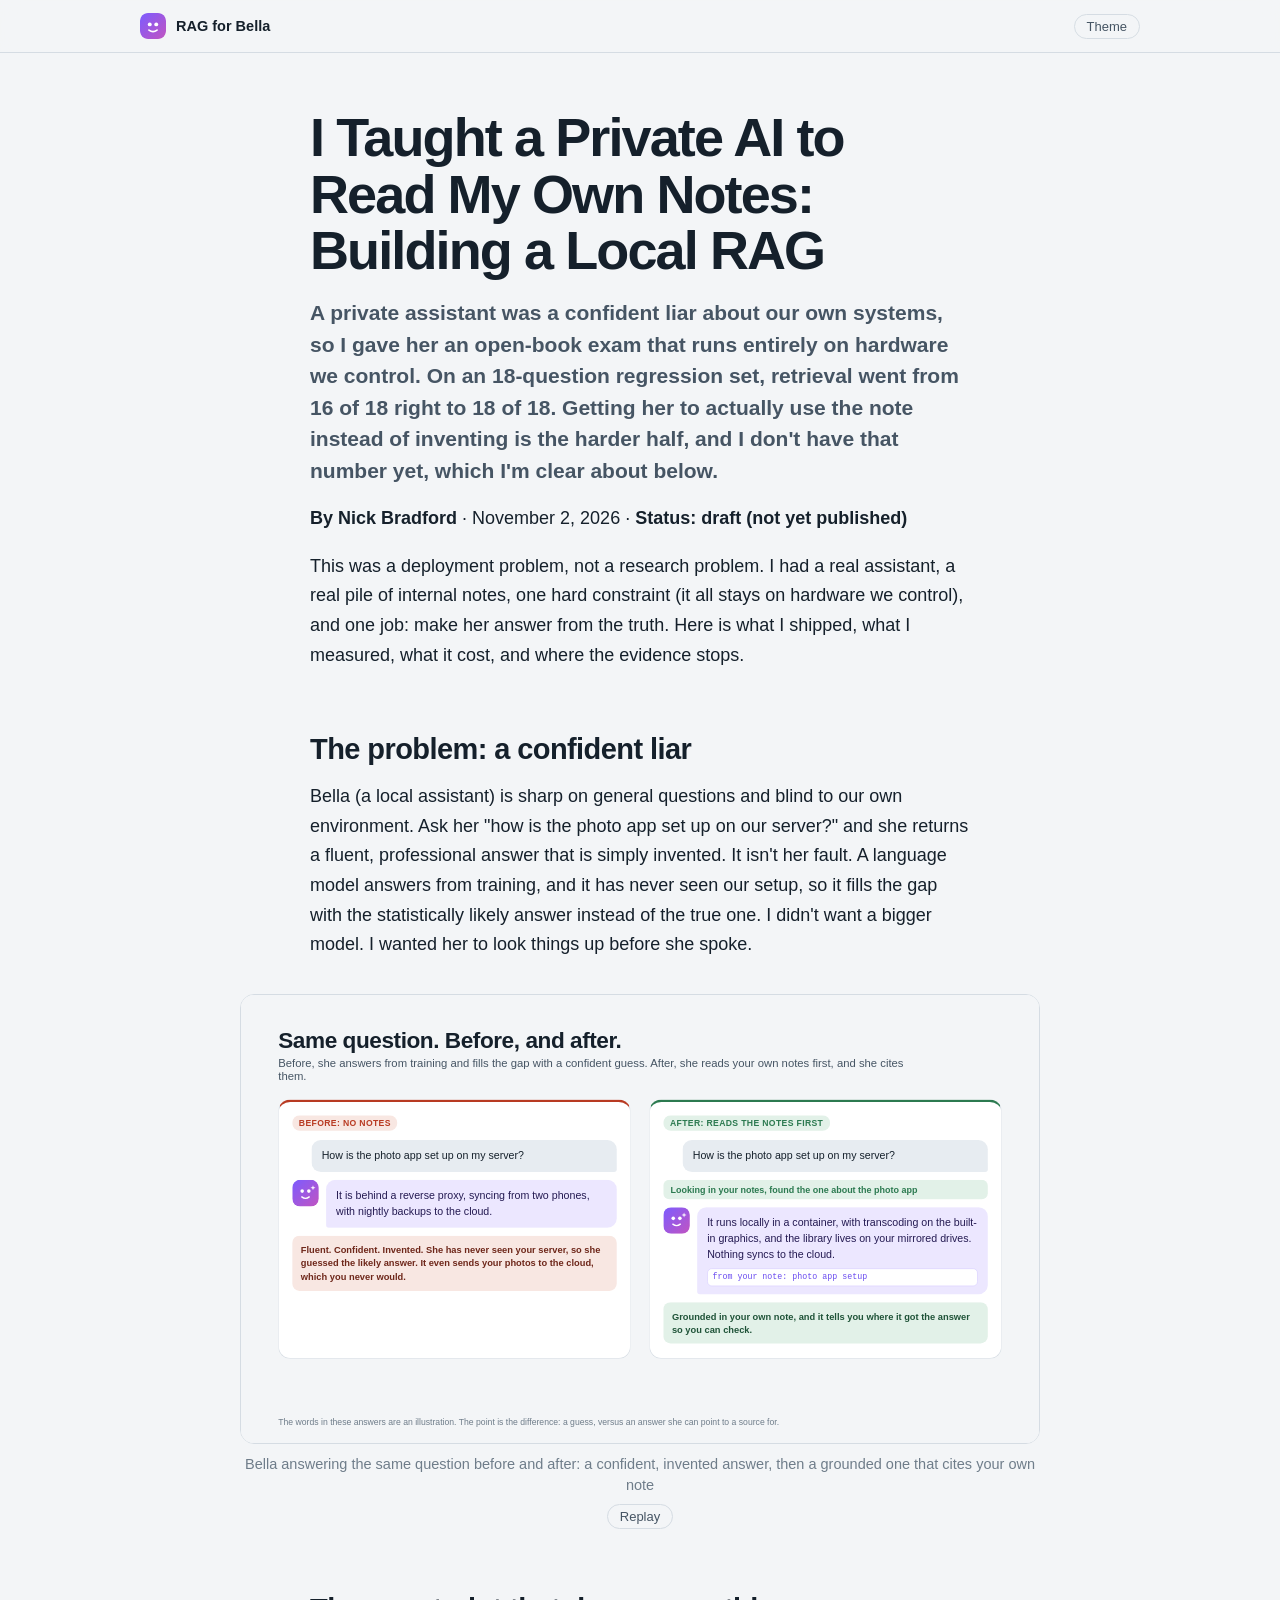
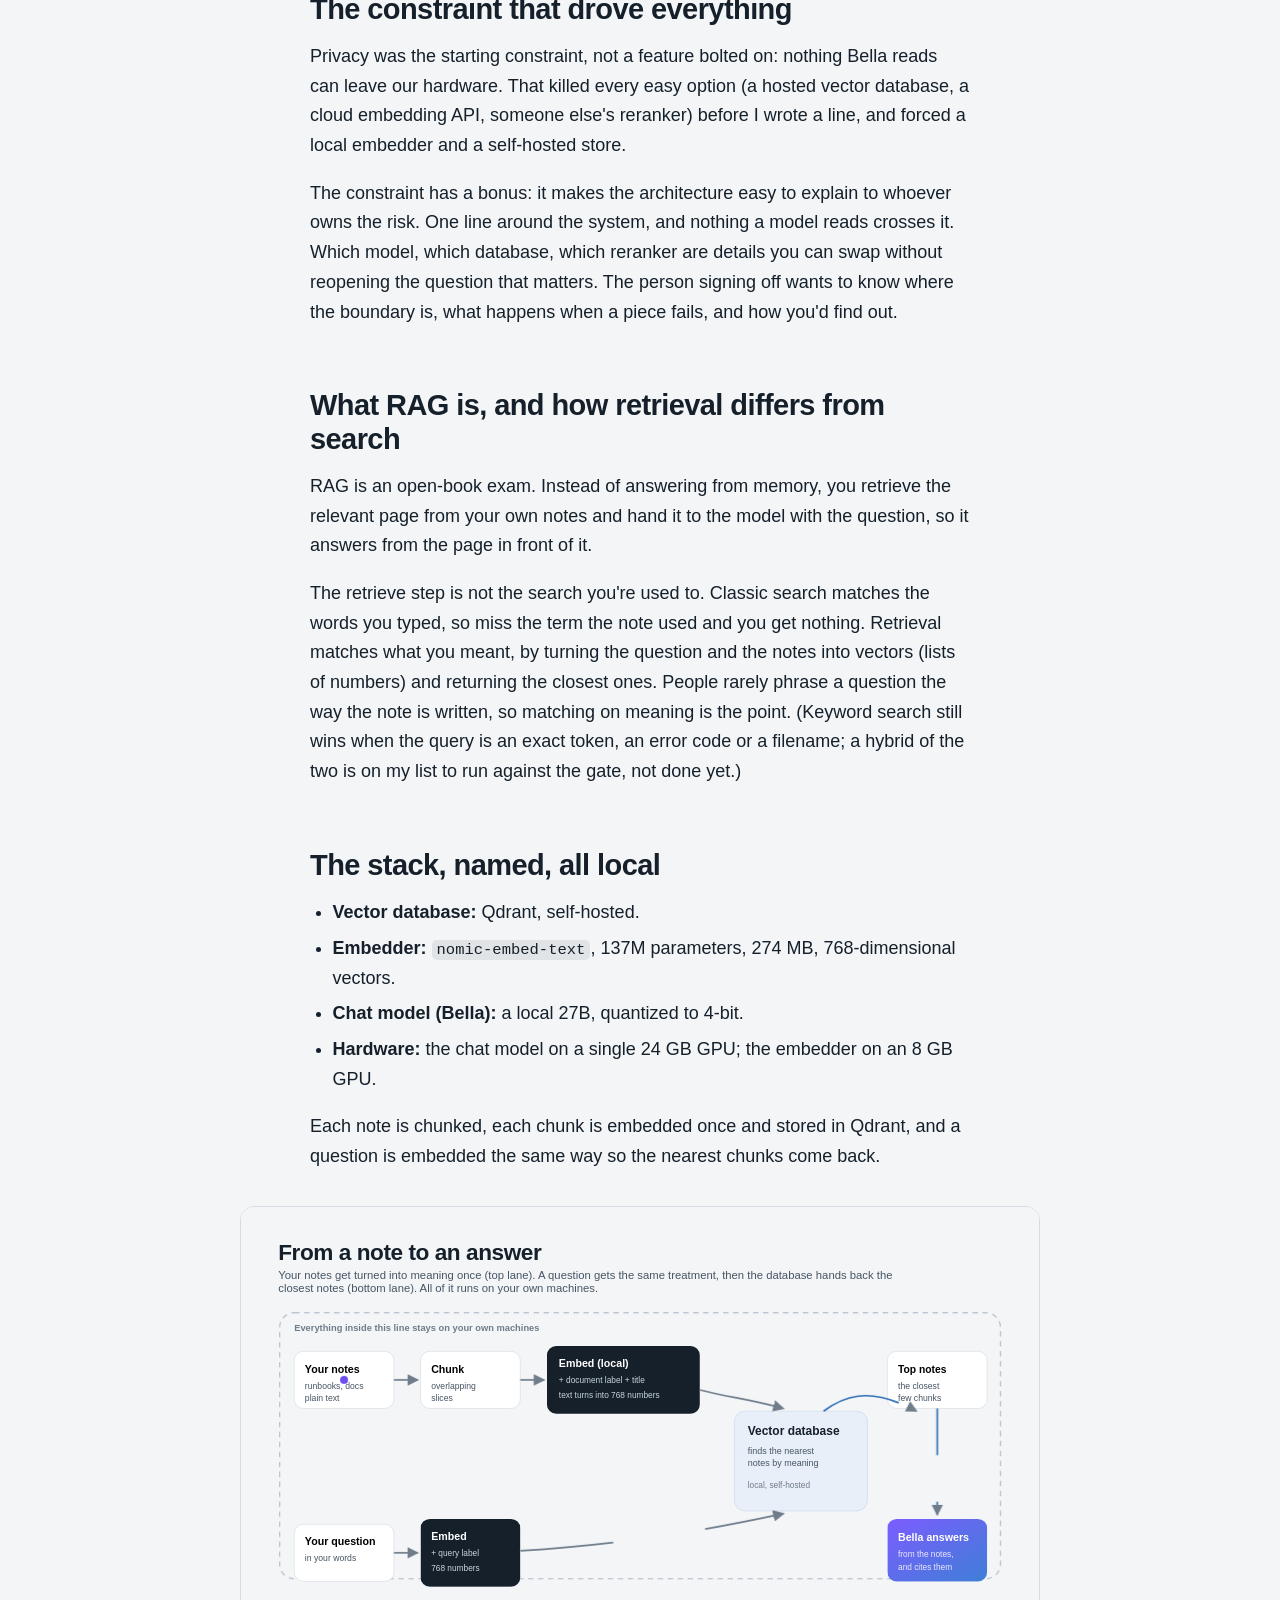
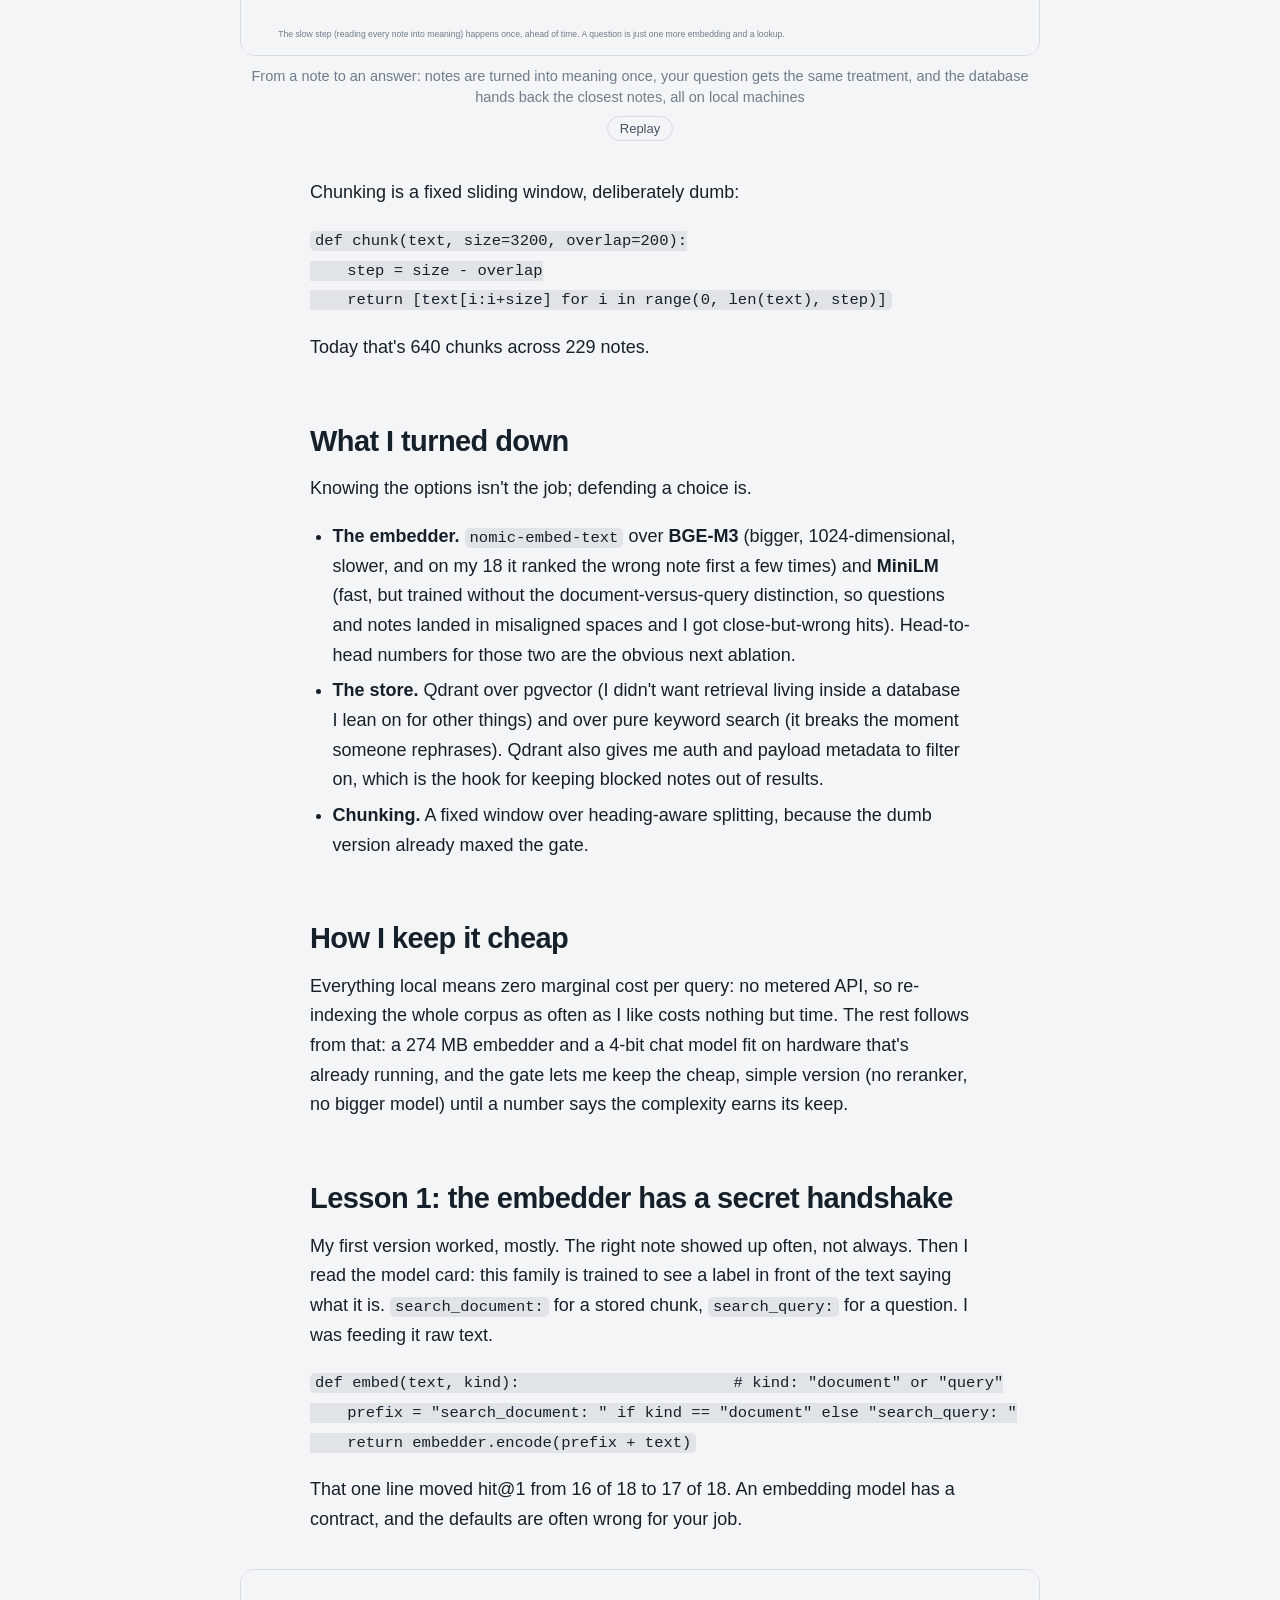
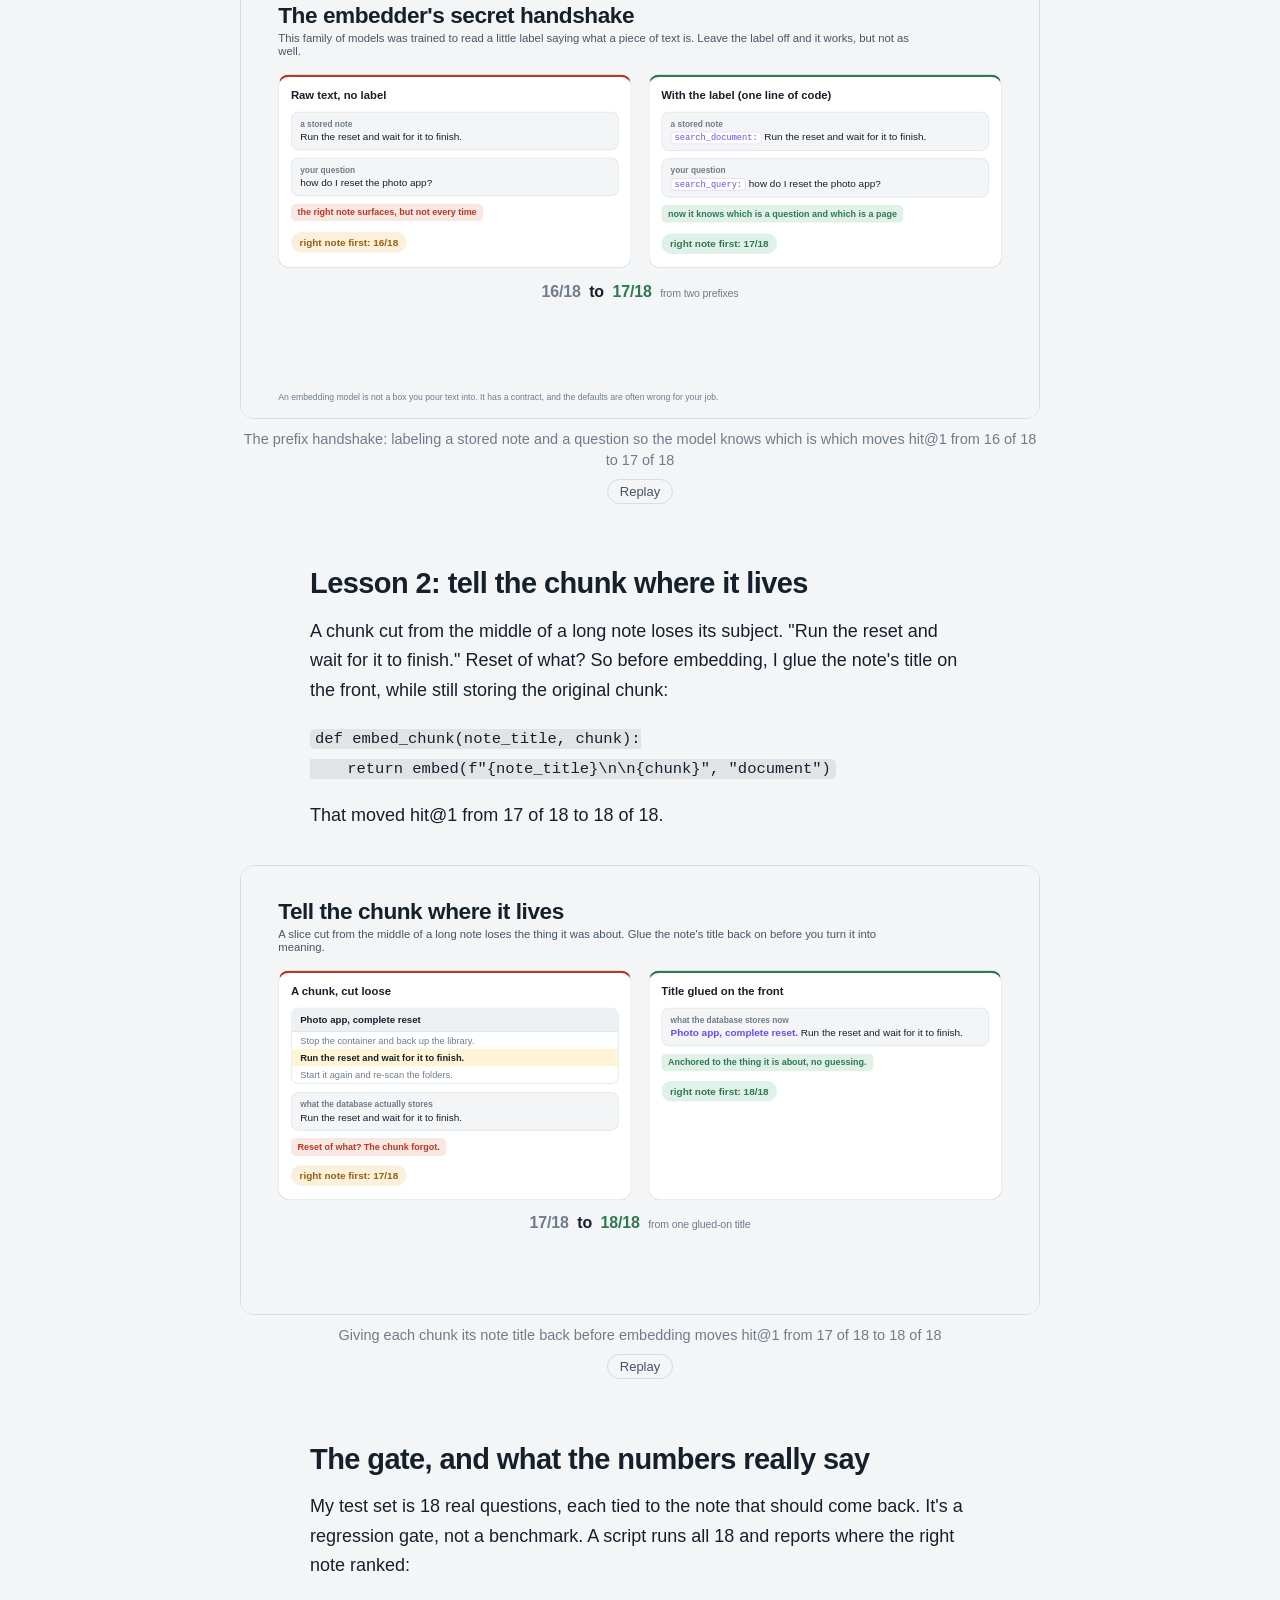
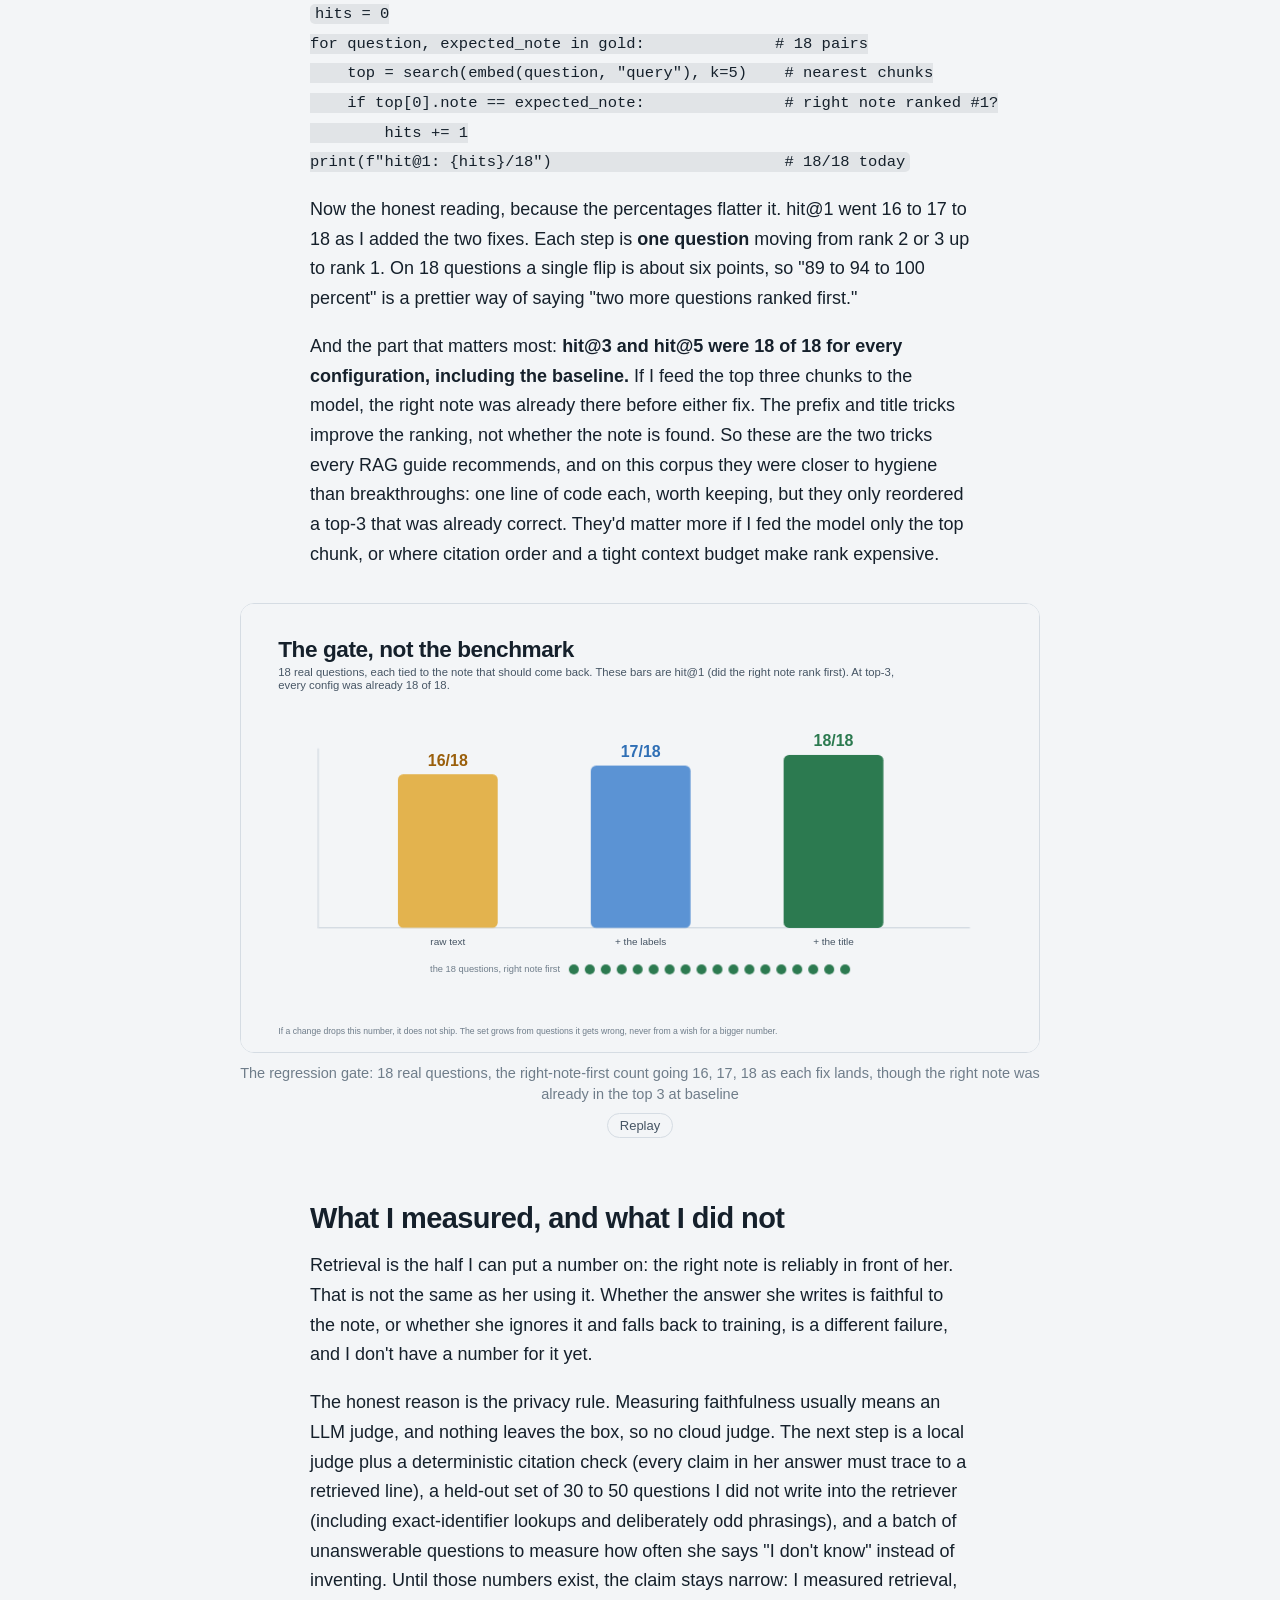
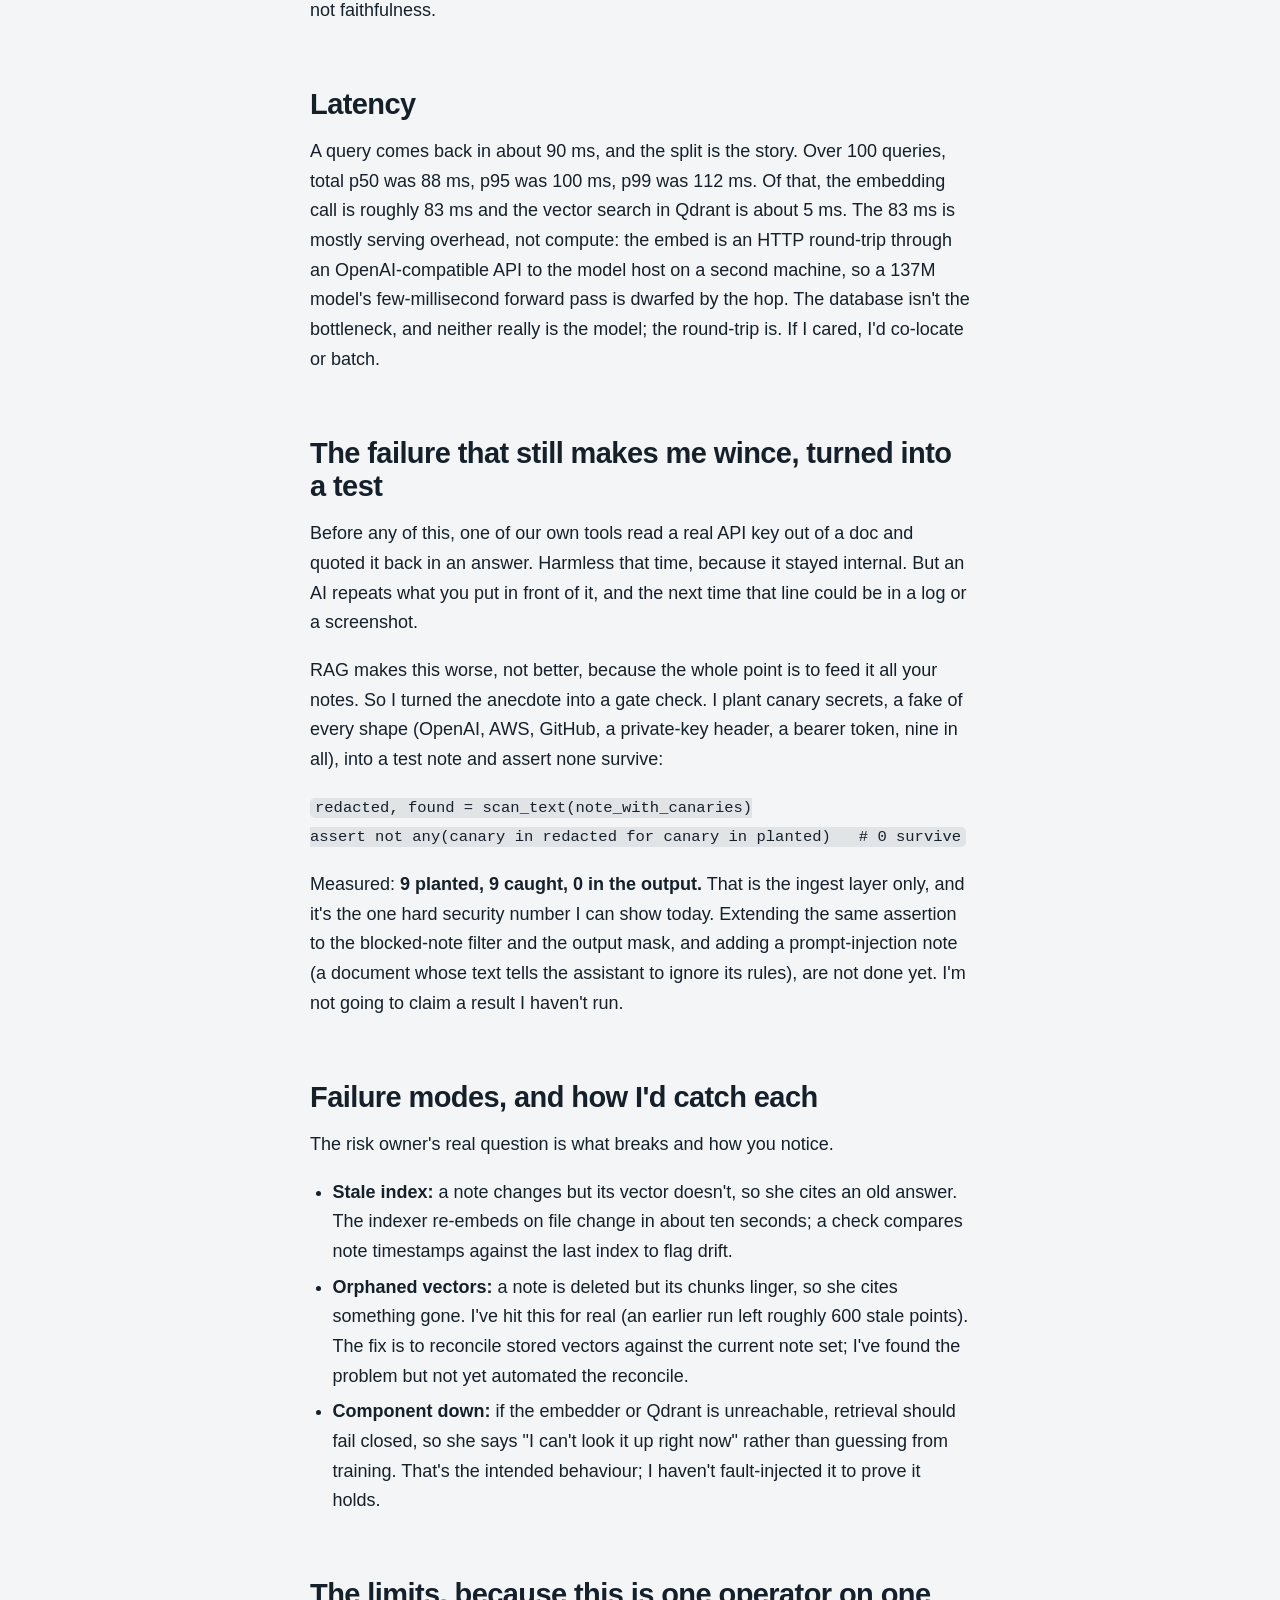
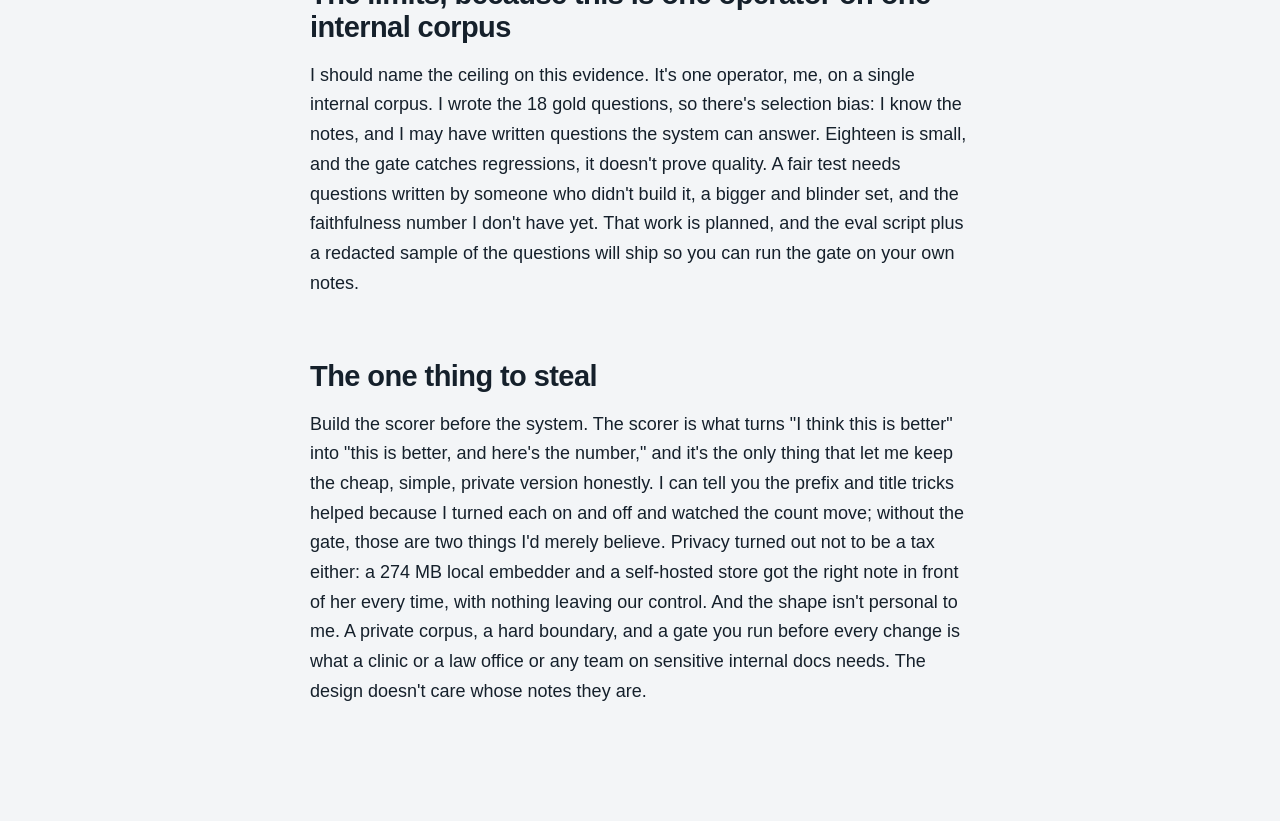
==== local-rag/index.html @ 2fb19b88 "Add 'Building a Local RAG' post (local-rag/) A companion build write-up: a private assistant given a" ====
<!doctype html>
<html lang="en">
<head>
<meta charset="utf-8">
<meta name="viewport" content="width=device-width, initial-scale=1">
<title>RAG for Bella</title>
<meta name="description" content="How a private, local AI assistant got an open-book exam over an internal corpus: retrieval that runs entirely on hardware under our control, with raw measured results and nothing sent to the cloud.">
<link rel="icon" href="data:image/svg+xml,%3Csvg xmlns=%22http://www.w3.org/2000/svg%22 viewBox=%220 0 32 32%22%3E%3Crect width=%2232%22 height=%2232%22 rx=%228%22 fill=%22%236B4DF0%22/%3E%3Ccircle cx=%2212%22 cy=%2214%22 r=%222.4%22 fill=%22white%22/%3E%3Ccircle cx=%2220%22 cy=%2214%22 r=%222.4%22 fill=%22white%22/%3E%3Cpath d=%22M11 21q5 4 10 0%22 stroke=%22white%22 stroke-width=%222%22 fill=%22none%22 stroke-linecap=%22round%22/%3E%3C/svg%3E">
<style>
:root{--paper:#F3F5F7;--panel:#fff;--ink:#15202B;--ink-2:#465564;--muted:#6F7D8A;--rule:#D5DCE3;--acc:#2F6FB5;--bella:#6B4DF0;--sans:"Schibsted Grotesk","Helvetica Neue",Arial,sans-serif}
@media (prefers-color-scheme: dark){:root:not([data-theme="light"]){--paper:#141719;--panel:#1A1C1E;--ink:#E8ECEF;--ink-2:#B6C0C9;--muted:#8C98A3;--rule:#2E353B;--acc:#5B93D4;--bella:#9B86FF}}
:root[data-theme="dark"]{--paper:#141719;--panel:#1A1C1E;--ink:#E8ECEF;--ink-2:#B6C0C9;--muted:#8C98A3;--rule:#2E353B;--acc:#5B93D4;--bella:#9B86FF}
*{box-sizing:border-box}
body{margin:0;background:var(--paper);color:var(--ink);font:400 18px/1.65 var(--sans);-webkit-font-smoothing:antialiased}
.progress{position:fixed;top:0;left:0;height:3px;background:var(--bella);width:0;z-index:20}
.bar{position:sticky;top:0;z-index:10;background:color-mix(in srgb,var(--paper) 90%,transparent);backdrop-filter:blur(10px);border-bottom:1px solid var(--rule)}
.bar div{max-width:1040px;margin:0 auto;padding:0 20px;height:52px;display:flex;align-items:center;justify-content:space-between;font:600 14.5px var(--sans)}
.bar .brand{display:flex;align-items:center;gap:10px}
.bar .brand svg{width:26px;height:26px;border-radius:8px}
.bar a{color:var(--ink-2);text-decoration:none;margin-left:18px;font-weight:500}
.bar button{background:none;border:1px solid var(--rule);color:var(--ink-2);border-radius:999px;padding:4px 12px;font:500 13px var(--sans);cursor:pointer;margin-left:18px}
article{max-width:700px;margin:0 auto;padding:56px 20px 96px}
article h1{font:800 clamp(34px,5.2vw,54px)/1.05 var(--sans);letter-spacing:-.035em;margin:0 0 18px}
article h1+p strong{font-weight:600;font-size:21px;color:var(--ink-2);line-height:1.5;display:block}
article h2{font:800 29px/1.15 var(--sans);letter-spacing:-.02em;margin:62px 0 16px}
article p{margin:0 0 18px}
article strong{font-weight:600}
article em{color:var(--ink-2)}
article ul,article ol{padding-left:1.25em;margin:0 0 18px}
article li{margin:6px 0}
article a{color:var(--acc)}
article code{font:15.5px ui-monospace,Menlo,monospace;background:color-mix(in srgb,var(--ink) 8%,transparent);padding:1px 5px;border-radius:5px}
article hr{border:0;border-top:1px solid var(--rule);margin:56px 0 28px}
figure{margin:34px -70px 36px;text-align:center}
@media (max-width:900px){figure{margin:28px 0 32px}}
figure img,figure iframe{width:100%;border-radius:14px;border:1px solid var(--rule);background:var(--panel);display:block}
figure iframe{aspect-ratio:16/9;height:auto}
/* diagrams are drawn light; in dark mode flip lightness but keep hues so they match the page */
@media (prefers-color-scheme: dark){:root:not([data-theme="light"]) figure iframe{filter:invert(1) hue-rotate(180deg)}}
:root[data-theme="dark"] figure iframe{filter:invert(1) hue-rotate(180deg)}
:root[data-theme="light"] figure iframe{filter:none}
figure.hero img{max-width:340px;margin:0 auto;border-radius:20px}
figcaption{font:14.5px/1.45 var(--sans);color:var(--muted);margin-top:10px}
figure .replay{font:500 13px var(--sans);background:none;border:1px solid var(--rule);color:var(--ink-2);border-radius:999px;padding:4px 12px;margin-top:8px;cursor:pointer}
.err{font:15px var(--sans);color:var(--muted)}
@media (prefers-reduced-motion: reduce){.progress{display:none}}
@media (max-width:560px){.bar a{display:none}}
</style>
</head>
<body>
<div class="progress" id="prog" aria-hidden="true"></div>
<header class="bar"><div>
  <span class="brand">
    <svg viewBox="0 0 32 32" aria-hidden="true"><defs><linearGradient id="bg" x1="0" y1="0" x2="1" y2="1"><stop offset="0" stop-color="#7C5CFF"/><stop offset="1" stop-color="#C154C1"/></linearGradient></defs><rect width="32" height="32" rx="8" fill="url(#bg)"/><circle cx="12" cy="14" r="2.4" fill="#fff"/><circle cx="20" cy="14" r="2.4" fill="#fff"/><path d="M11 21q5 4 10 0" stroke="#fff" stroke-width="2" fill="none" stroke-linecap="round"/></svg>
    <span>RAG for Bella</span>
  </span>
  <span><button id="theme">Theme</button></span>
</div></header>
<article id="post"><p class="err">Loading the article…</p></article>

<!-- offline mirror of article.md, used only if fetch() is blocked (opening via file://). article.md is the source of truth. -->
<script id="inline" type="text/markdown">
# I Taught a Private AI to Read My Own Notes: Building a Local RAG

**A private assistant was a confident liar about our own systems, so I gave her an open-book exam that runs entirely on hardware we control. On an 18-question regression set, retrieval went from 16 of 18 right to 18 of 18. Getting her to actually use the note instead of inventing is the harder half, and I don't have that number yet, which I'm clear about below.**

**By Nick Bradford** · November 2, 2026 · **Status: draft (not yet published)**

This was a deployment problem, not a research problem. I had a real assistant, a real pile of internal notes, one hard constraint (it all stays on hardware we control), and one job: make her answer from the truth. Here is what I shipped, what I measured, what it cost, and where the evidence stops.

## The problem: a confident liar

Bella (a local assistant) is sharp on general questions and blind to our own environment. Ask her "how is the photo app set up on our server?" and she returns a fluent, professional answer that is simply invented. It isn't her fault. A language model answers from training, and it has never seen our setup, so it fills the gap with the statistically likely answer instead of the true one. I didn't want a bigger model. I wanted her to look things up before she spoke.

![Bella answering the same question before and after: a confident, invented answer, then a grounded one that cites your own note](images/anim-bella.gif)

## The constraint that drove everything

Privacy was the starting constraint, not a feature bolted on: nothing Bella reads can leave our hardware. That killed every easy option (a hosted vector database, a cloud embedding API, someone else's reranker) before I wrote a line, and forced a local embedder and a self-hosted store.

The constraint has a bonus: it makes the architecture easy to explain to whoever owns the risk. One line around the system, and nothing a model reads crosses it. Which model, which database, which reranker are details you can swap without reopening the question that matters. The person signing off wants to know where the boundary is, what happens when a piece fails, and how you'd find out.

## What RAG is, and how retrieval differs from search

RAG is an open-book exam. Instead of answering from memory, you retrieve the relevant page from your own notes and hand it to the model with the question, so it answers from the page in front of it.

The retrieve step is not the search you're used to. Classic search matches the words you typed, so miss the term the note used and you get nothing. Retrieval matches what you meant, by turning the question and the notes into vectors (lists of numbers) and returning the closest ones. People rarely phrase a question the way the note is written, so matching on meaning is the point. (Keyword search still wins when the query is an exact token, an error code or a filename; a hybrid of the two is on my list to run against the gate, not done yet.)

## The stack, named, all local

- **Vector database:** Qdrant, self-hosted.
- **Embedder:** `nomic-embed-text`, 137M parameters, 274 MB, 768-dimensional vectors.
- **Chat model (Bella):** a local 27B, quantized to 4-bit.
- **Hardware:** the chat model on a single 24 GB GPU; the embedder on an 8 GB GPU.

Each note is chunked, each chunk is embedded once and stored in Qdrant, and a question is embedded the same way so the nearest chunks come back.

![From a note to an answer: notes are turned into meaning once, your question gets the same treatment, and the database hands back the closest notes, all on local machines](images/anim-pipeline.gif)

Chunking is a fixed sliding window, deliberately dumb:

```python
def chunk(text, size=3200, overlap=200):
    step = size - overlap
    return [text[i:i+size] for i in range(0, len(text), step)]
```

Today that's 640 chunks across 229 notes.

## What I turned down

Knowing the options isn't the job; defending a choice is.

- **The embedder.** `nomic-embed-text` over **BGE-M3** (bigger, 1024-dimensional, slower, and on my 18 it ranked the wrong note first a few times) and **MiniLM** (fast, but trained without the document-versus-query distinction, so questions and notes landed in misaligned spaces and I got close-but-wrong hits). Head-to-head numbers for those two are the obvious next ablation.
- **The store.** Qdrant over pgvector (I didn't want retrieval living inside a database I lean on for other things) and over pure keyword search (it breaks the moment someone rephrases). Qdrant also gives me auth and payload metadata to filter on, which is the hook for keeping blocked notes out of results.
- **Chunking.** A fixed window over heading-aware splitting, because the dumb version already maxed the gate.

## How I keep it cheap

Everything local means zero marginal cost per query: no metered API, so re-indexing the whole corpus as often as I like costs nothing but time. The rest follows from that: a 274 MB embedder and a 4-bit chat model fit on hardware that's already running, and the gate lets me keep the cheap, simple version (no reranker, no bigger model) until a number says the complexity earns its keep.

## Lesson 1: the embedder has a secret handshake

My first version worked, mostly. The right note showed up often, not always. Then I read the model card: this family is trained to see a label in front of the text saying what it is. `search_document:` for a stored chunk, `search_query:` for a question. I was feeding it raw text.

```python
def embed(text, kind):                       # kind: "document" or "query"
    prefix = "search_document: " if kind == "document" else "search_query: "
    return embedder.encode(prefix + text)
```

That one line moved hit@1 from 16 of 18 to 17 of 18. An embedding model has a contract, and the defaults are often wrong for your job.

![The prefix handshake: labeling a stored note and a question so the model knows which is which moves hit@1 from 16 of 18 to 17 of 18](images/anim-handshake.gif)

## Lesson 2: tell the chunk where it lives

A chunk cut from the middle of a long note loses its subject. "Run the reset and wait for it to finish." Reset of what? So before embedding, I glue the note's title on the front, while still storing the original chunk:

```python
def embed_chunk(note_title, chunk):
    return embed(f"{note_title}\n\n{chunk}", "document")
```

That moved hit@1 from 17 of 18 to 18 of 18.

![Giving each chunk its note title back before embedding moves hit@1 from 17 of 18 to 18 of 18](images/anim-title.gif)

## The gate, and what the numbers really say

My test set is 18 real questions, each tied to the note that should come back. It's a regression gate, not a benchmark. A script runs all 18 and reports where the right note ranked:

```python
hits = 0
for question, expected_note in gold:              # 18 pairs
    top = search(embed(question, "query"), k=5)    # nearest chunks
    if top[0].note == expected_note:               # right note ranked #1?
        hits += 1
print(f"hit@1: {hits}/18")                         # 18/18 today
```

Now the honest reading, because the percentages flatter it. hit@1 went 16 to 17 to 18 as I added the two fixes. Each step is **one question** moving from rank 2 or 3 up to rank 1. On 18 questions a single flip is about six points, so "89 to 94 to 100 percent" is a prettier way of saying "two more questions ranked first."

And the part that matters most: **hit@3 and hit@5 were 18 of 18 for every configuration, including the baseline.** If I feed the top three chunks to the model, the right note was already there before either fix. The prefix and title tricks improve the ranking, not whether the note is found. So these are the two tricks every RAG guide recommends, and on this corpus they were closer to hygiene than breakthroughs: one line of code each, worth keeping, but they only reordered a top-3 that was already correct. They'd matter more if I fed the model only the top chunk, or where citation order and a tight context budget make rank expensive.

![The regression gate: 18 real questions, the right-note-first count going 16, 17, 18 as each fix lands, though the right note was already in the top 3 at baseline](images/anim-score.gif)

## What I measured, and what I did not

Retrieval is the half I can put a number on: the right note is reliably in front of her. That is not the same as her using it. Whether the answer she writes is faithful to the note, or whether she ignores it and falls back to training, is a different failure, and I don't have a number for it yet.

The honest reason is the privacy rule. Measuring faithfulness usually means an LLM judge, and nothing leaves the box, so no cloud judge. The next step is a local judge plus a deterministic citation check (every claim in her answer must trace to a retrieved line), a held-out set of 30 to 50 questions I did not write into the retriever (including exact-identifier lookups and deliberately odd phrasings), and a batch of unanswerable questions to measure how often she says "I don't know" instead of inventing. Until those numbers exist, the claim stays narrow: I measured retrieval, not faithfulness.

## Latency

A query comes back in about 90 ms, and the split is the story. Over 100 queries, total p50 was 88 ms, p95 was 100 ms, p99 was 112 ms. Of that, the embedding call is roughly 83 ms and the vector search in Qdrant is about 5 ms. The 83 ms is mostly serving overhead, not compute: the embed is an HTTP round-trip through an OpenAI-compatible API to the model host on a second machine, so a 137M model's few-millisecond forward pass is dwarfed by the hop. The database isn't the bottleneck, and neither really is the model; the round-trip is. If I cared, I'd co-locate or batch.

## The failure that still makes me wince, turned into a test

Before any of this, one of our own tools read a real API key out of a doc and quoted it back in an answer. Harmless that time, because it stayed internal. But an AI repeats what you put in front of it, and the next time that line could be in a log or a screenshot.

RAG makes this worse, not better, because the whole point is to feed it all your notes. So I turned the anecdote into a gate check. I plant canary secrets, a fake of every shape (OpenAI, AWS, GitHub, a private-key header, a bearer token, nine in all), into a test note and assert none survive:

```python
redacted, found = scan_text(note_with_canaries)
assert not any(canary in redacted for canary in planted)   # 0 survive
```

Measured: **9 planted, 9 caught, 0 in the output.** That is the ingest layer only, and it's the one hard security number I can show today. Extending the same assertion to the blocked-note filter and the output mask, and adding a prompt-injection note (a document whose text tells the assistant to ignore its rules), are not done yet. I'm not going to claim a result I haven't run.

## Failure modes, and how I'd catch each

The risk owner's real question is what breaks and how you notice.

- **Stale index:** a note changes but its vector doesn't, so she cites an old answer. The indexer re-embeds on file change in about ten seconds; a check compares note timestamps against the last index to flag drift.
- **Orphaned vectors:** a note is deleted but its chunks linger, so she cites something gone. I've hit this for real (an earlier run left roughly 600 stale points). The fix is to reconcile stored vectors against the current note set; I've found the problem but not yet automated the reconcile.
- **Component down:** if the embedder or Qdrant is unreachable, retrieval should fail closed, so she says "I can't look it up right now" rather than guessing from training. That's the intended behaviour; I haven't fault-injected it to prove it holds.

## The limits, because this is one operator on one internal corpus

I should name the ceiling on this evidence. It's one operator, me, on a single internal corpus. I wrote the 18 gold questions, so there's selection bias: I know the notes, and I may have written questions the system can answer. Eighteen is small, and the gate catches regressions, it doesn't prove quality. A fair test needs questions written by someone who didn't build it, a bigger and blinder set, and the faithfulness number I don't have yet. That work is planned, and the eval script plus a redacted sample of the questions will ship so you can run the gate on your own notes.

## The one thing to steal

Build the scorer before the system. The scorer is what turns "I think this is better" into "this is better, and here's the number," and it's the only thing that let me keep the cheap, simple, private version honestly. I can tell you the prefix and title tricks helped because I turned each on and off and watched the count move; without the gate, those are two things I'd merely believe. Privacy turned out not to be a tax either: a 274 MB local embedder and a self-hosted store got the right note in front of her every time, with nothing leaving our control. And the shape isn't personal to me. A private corpus, a hard boundary, and a gate you run before every change is what a clinic or a law office or any team on sensitive internal docs needs. The design doesn't care whose notes they are.

</script>

<script src="marked.min.js"></script>
<script>
(function(){
"use strict";
const root=document.documentElement;
try{const t=localStorage.getItem("rag-theme"); if(t) root.dataset.theme=t;}catch(e){}
document.getElementById("theme").onclick=()=>{const dark=root.dataset.theme?root.dataset.theme==="dark":matchMedia("(prefers-color-scheme: dark)").matches;
  root.dataset.theme=dark?"light":"dark"; try{localStorage.setItem("rag-theme",root.dataset.theme)}catch(e){}};
const reduce=matchMedia("(prefers-reduced-motion: reduce)").matches;
/* each figure below is a live, animated diagram rendered in an iframe (no images needed, nothing loaded from the network) */
const LIVE={"anim-bella.gif":"d2","anim-pipeline.gif":"d1","anim-handshake.gif":"d3","anim-title.gif":"d4","anim-score.gif":"d5"};

function render(md){
  const post=document.getElementById("post");
  post.innerHTML=marked.parse(md);
  post.querySelectorAll("p > img").forEach(img=>{
    const p=img.parentElement, f=document.createElement("figure"), file=img.getAttribute("src").split("/").pop();
    let media=img;
    if(LIVE[file]){
      media=document.createElement("iframe"); media.title=img.alt; media.loading="lazy";
      media.dataset.src="diagrams.html?d="+LIVE[file]+(reduce?"&still=1":"");
    } else img.loading="lazy";
    f.appendChild(media);
    const c=document.createElement("figcaption"); c.textContent=img.alt; f.appendChild(c);
    if(LIVE[file]&&!reduce){const b=document.createElement("button"); b.className="replay"; b.textContent="Replay"; b.onclick=()=>{media.src=media.dataset.src+"&r="+Date.now()}; f.appendChild(b);}
    p.replaceWith(f);
  });
  /* a live diagram starts when it scrolls into view */
  const io=new IntersectionObserver(es=>es.forEach(e=>{if(e.isIntersecting&&!e.target.src){e.target.src=e.target.dataset.src; io.unobserve(e.target);}}),{threshold:.3});
  post.querySelectorAll("iframe[data-src]").forEach(f=>io.observe(f));
  /* optional hero portrait: if you drop a real rendered portrait at images/bella-portrait.(png|jpg|webp), it appears under the title automatically; otherwise nothing shows */
  const h1=post.querySelector("h1");
  if(h1){const probe=new Image(); probe.onload=()=>{const fig=document.createElement("figure"); fig.className="hero"; const im=document.createElement("img"); im.src=probe.src; im.alt="Bella"; fig.appendChild(im); const cap=document.createElement("figcaption"); cap.textContent="Bella, the local assistant"; fig.appendChild(cap); (h1.nextElementSibling||h1).insertAdjacentElement("afterend",fig);}; probe.src="images/bella-portrait.png";}
}

fetch("article.md",{cache:"no-store"}).then(r=>{if(!r.ok) throw new Error(r.status); return r.text();}).then(render)
  .catch(()=>{const el=document.getElementById("inline"); if(el&&el.textContent.trim()){render(el.textContent);} else {document.getElementById("post").innerHTML='<p class="err">Could not load the article. Serve this folder over http (for example: python3 -m http.server) and open index.html.</p>';}});

/* reading progress */
const prog=document.getElementById("prog");
addEventListener("scroll",()=>{const h=document.documentElement; prog.style.width=(100*h.scrollTop/Math.max(1,h.scrollHeight-h.clientHeight))+"%";},{passive:true});
})();
</script>
</body>
</html>
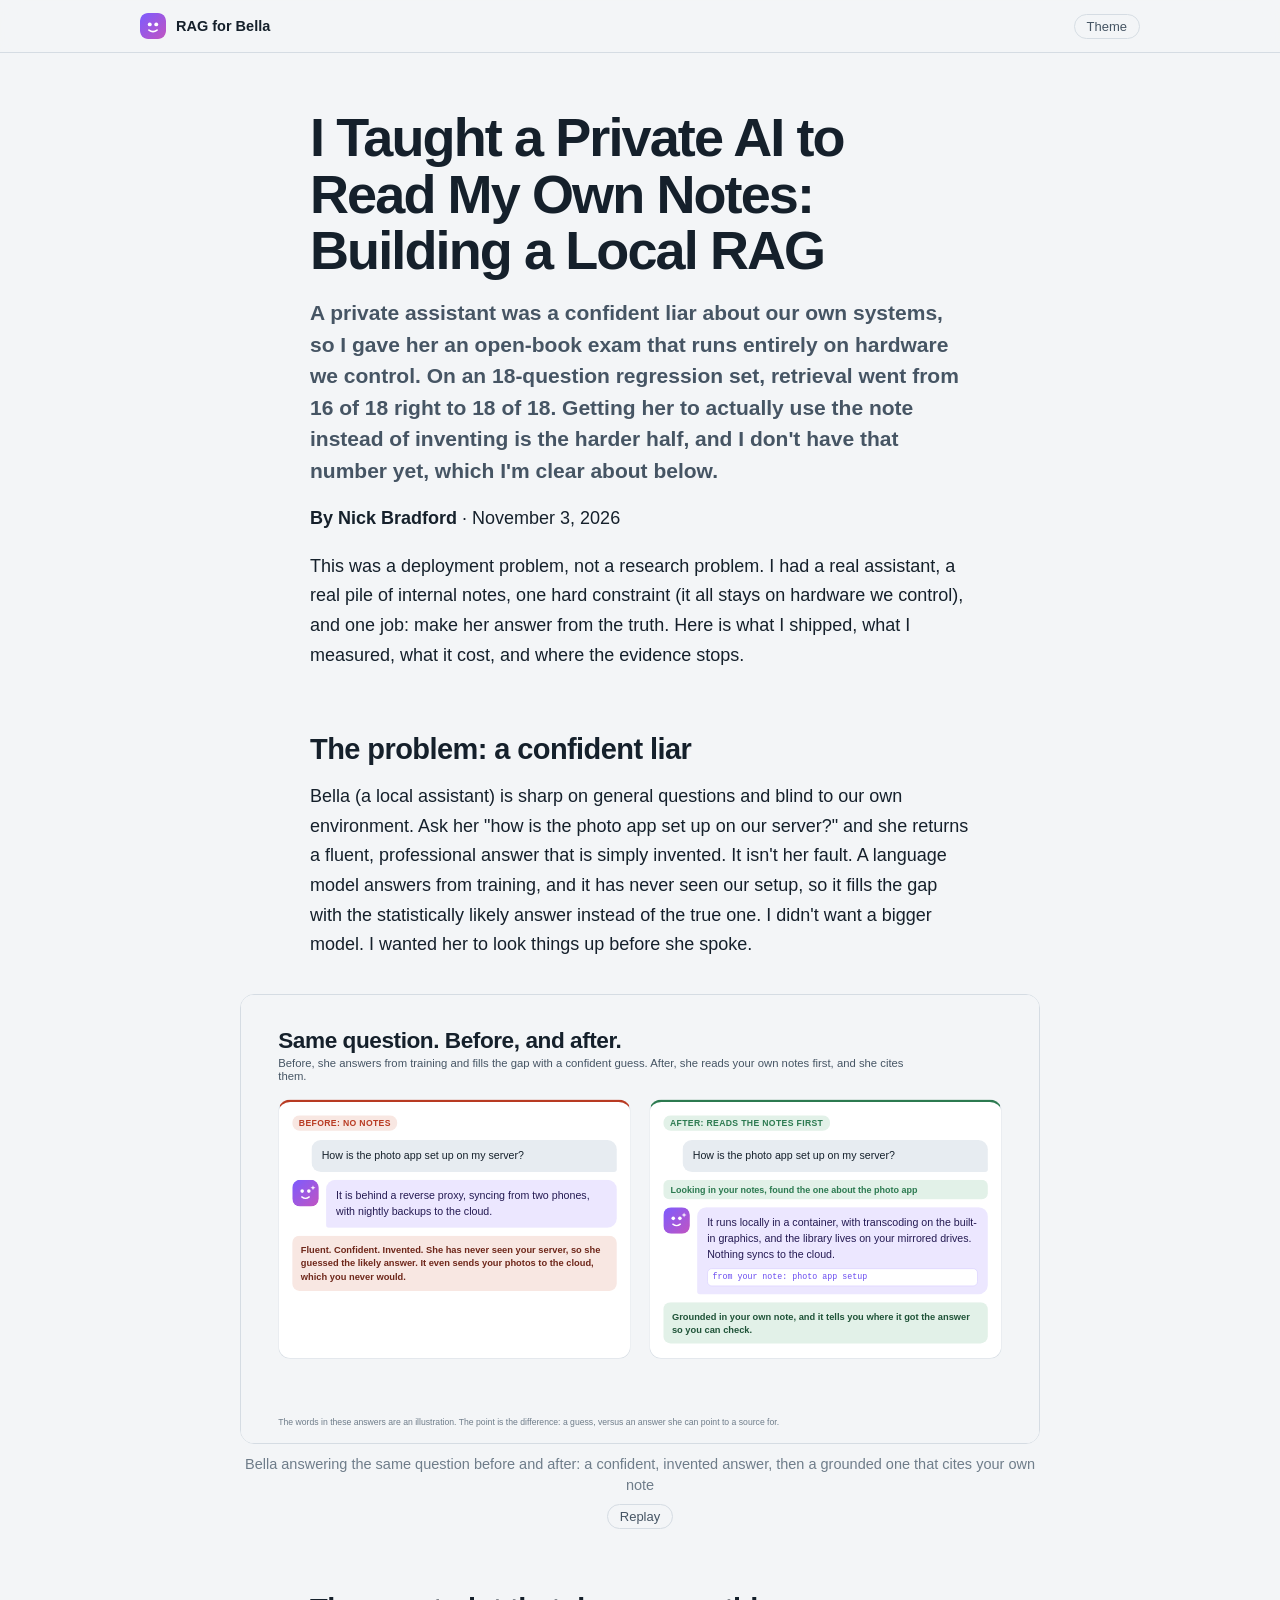
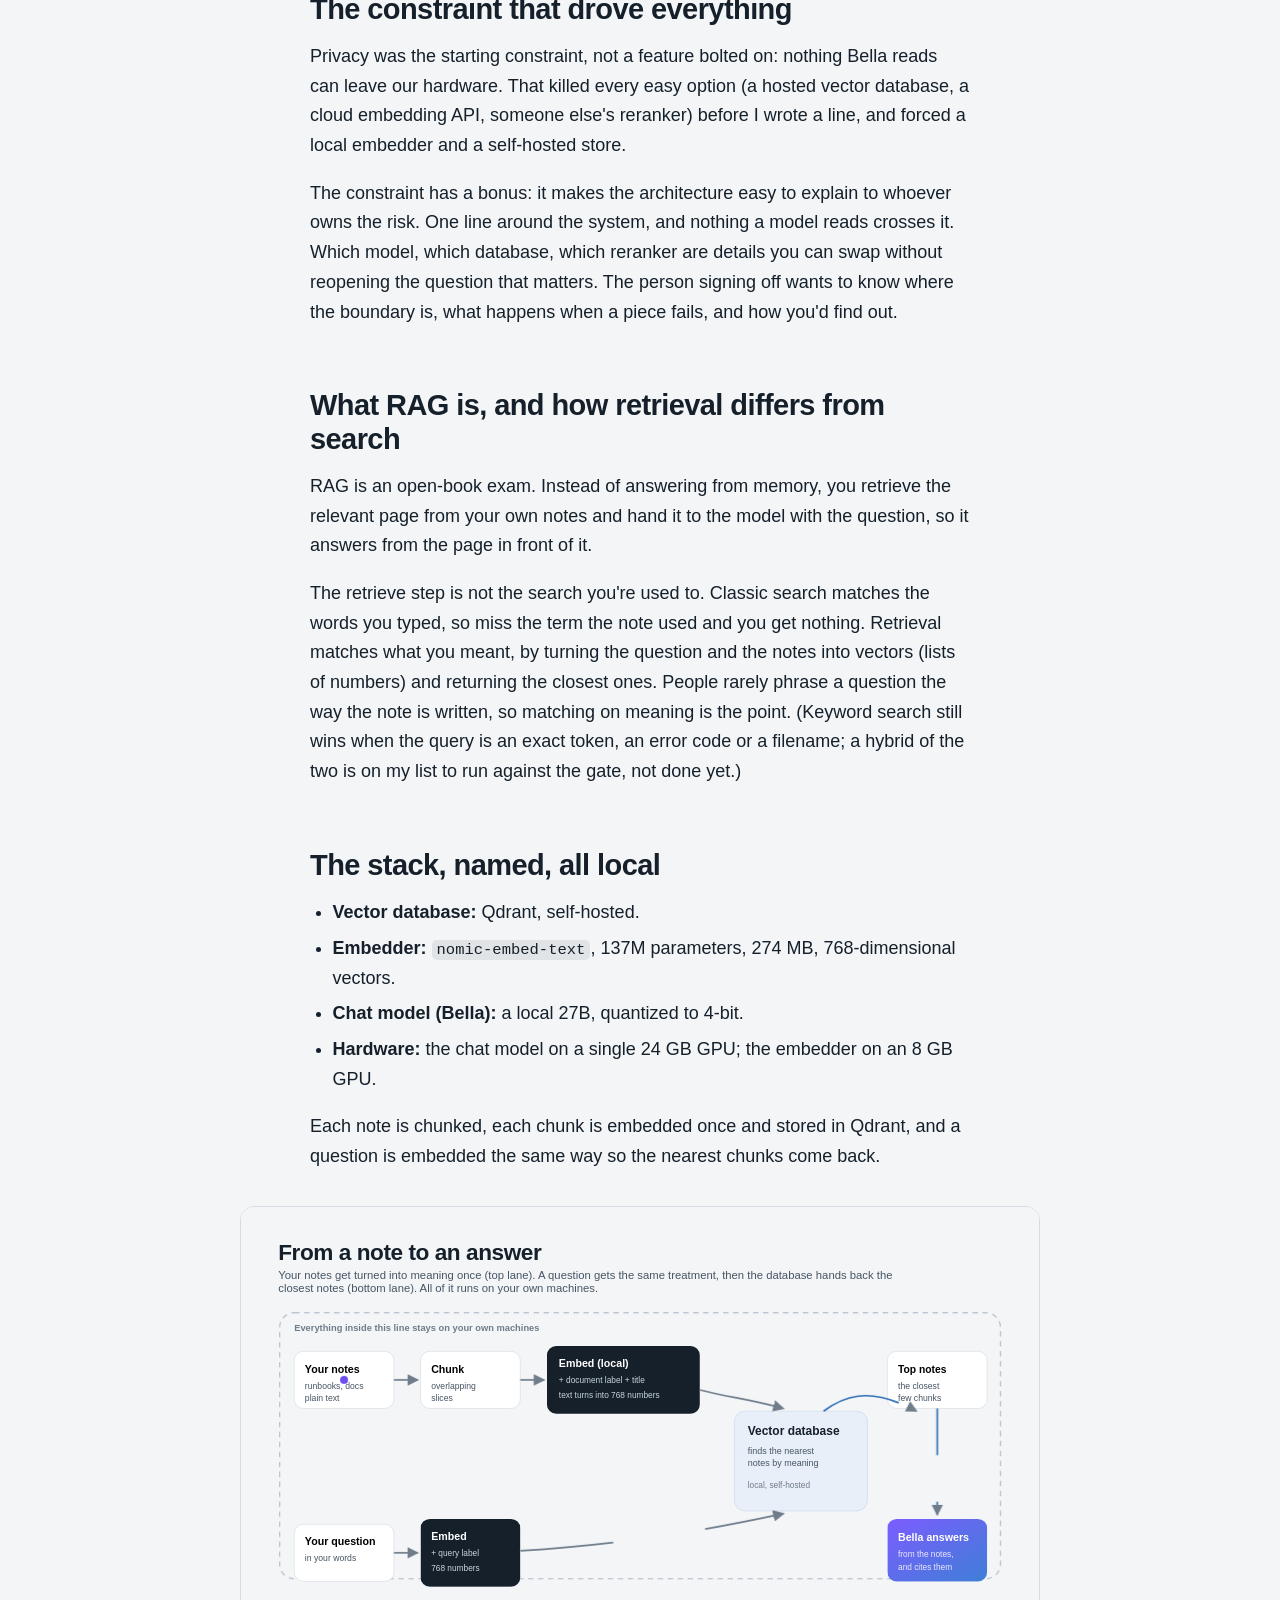
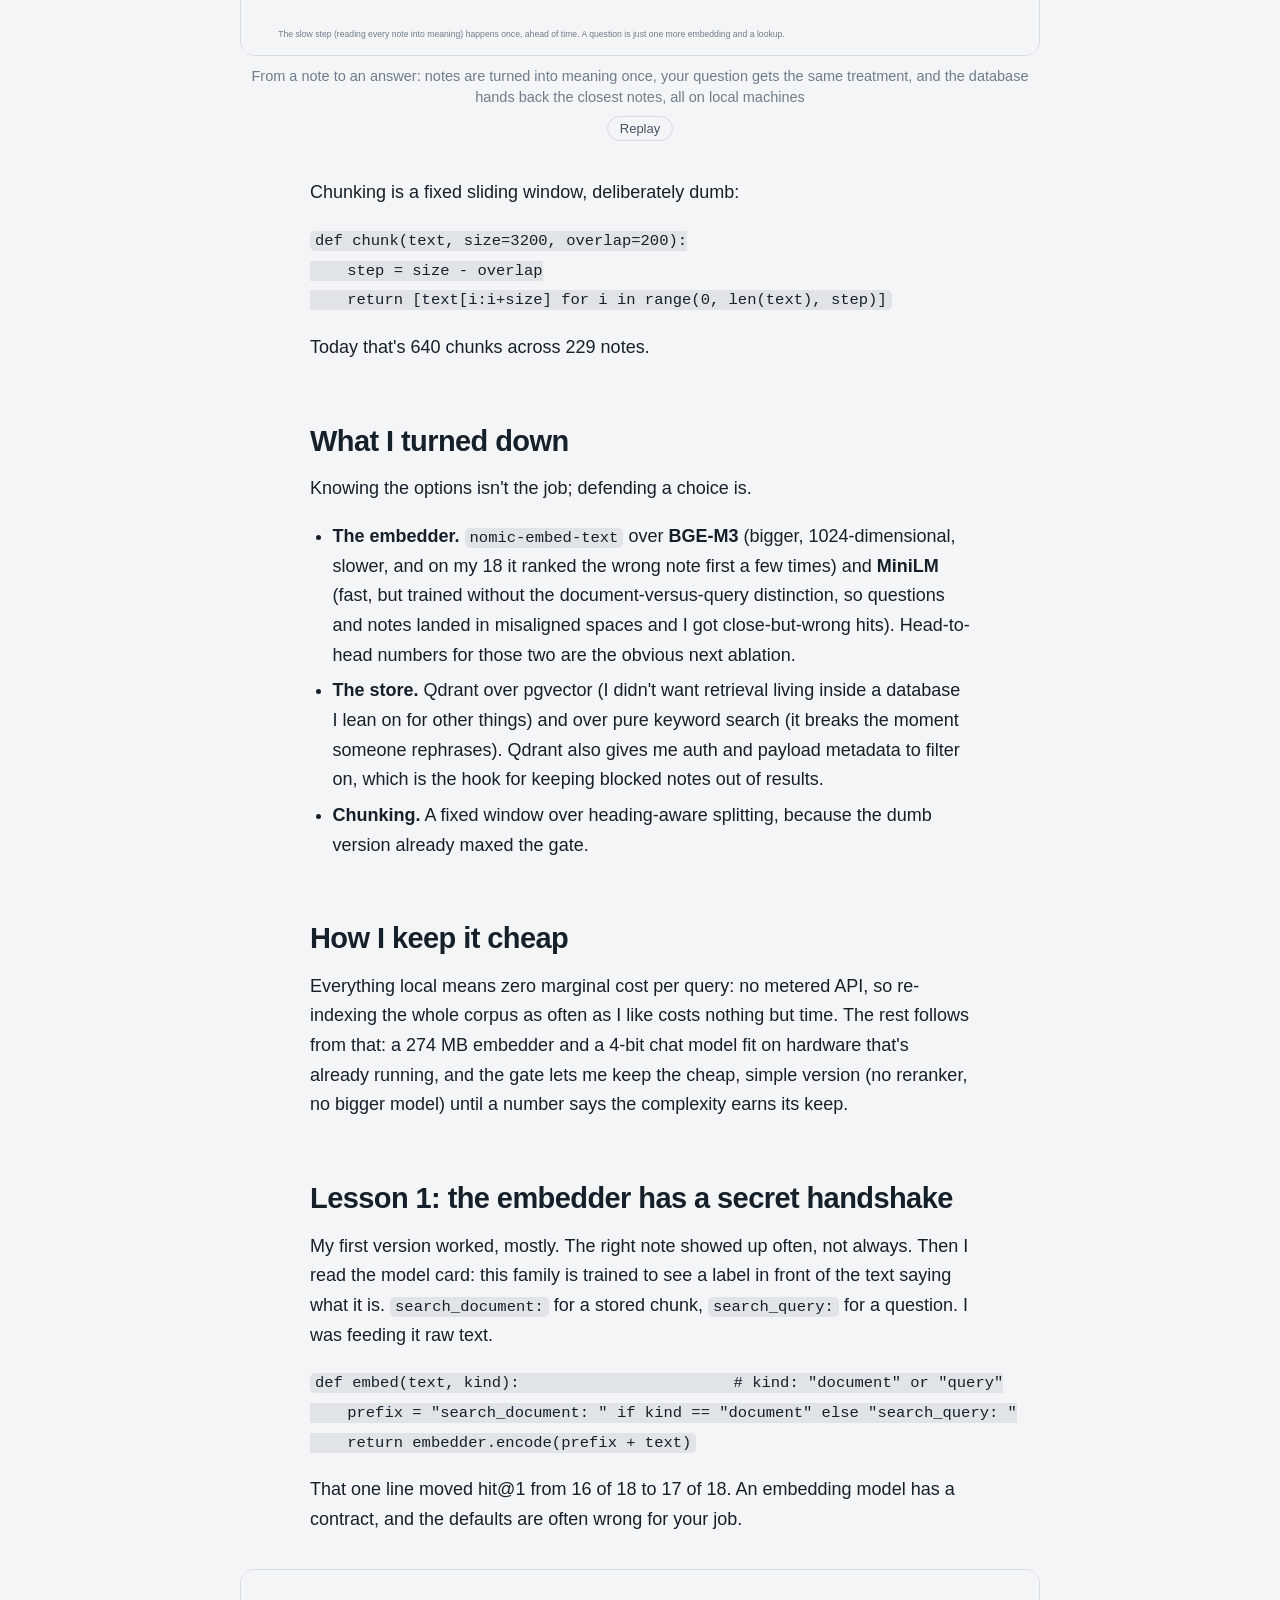
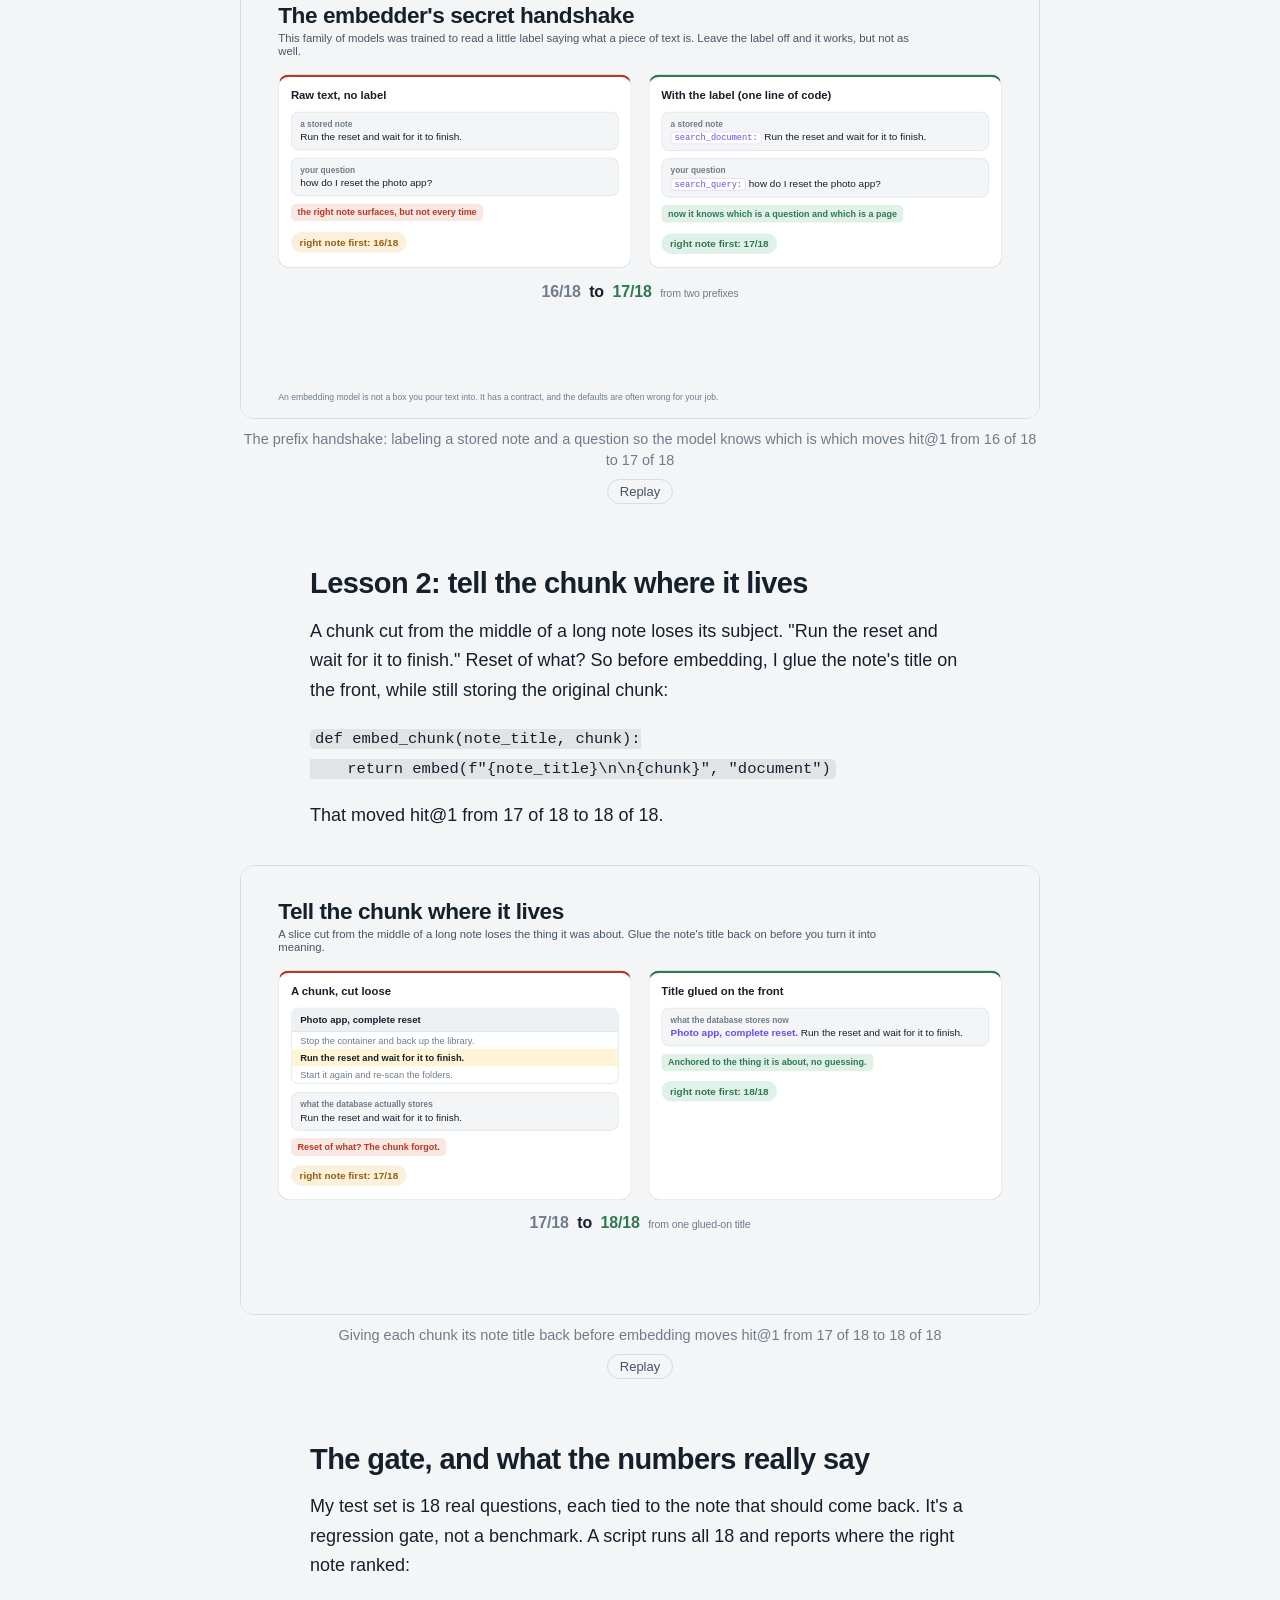
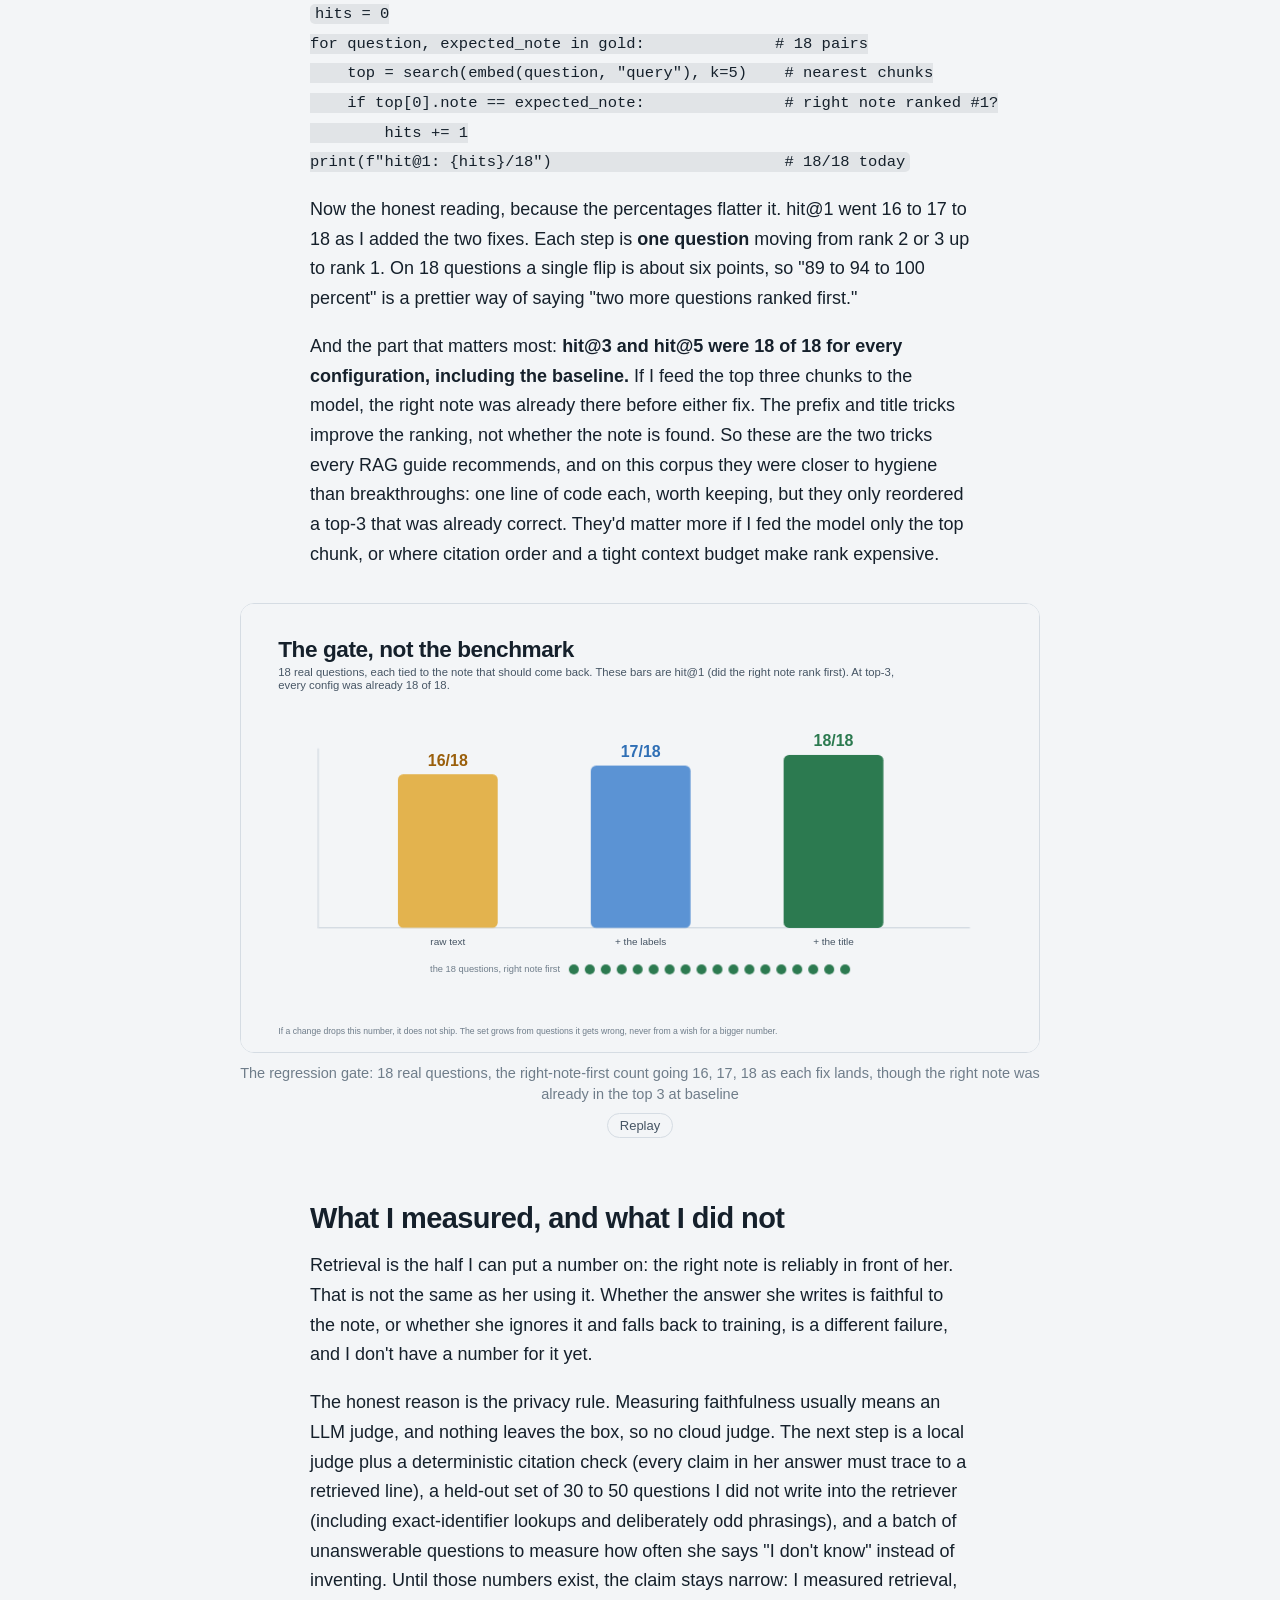
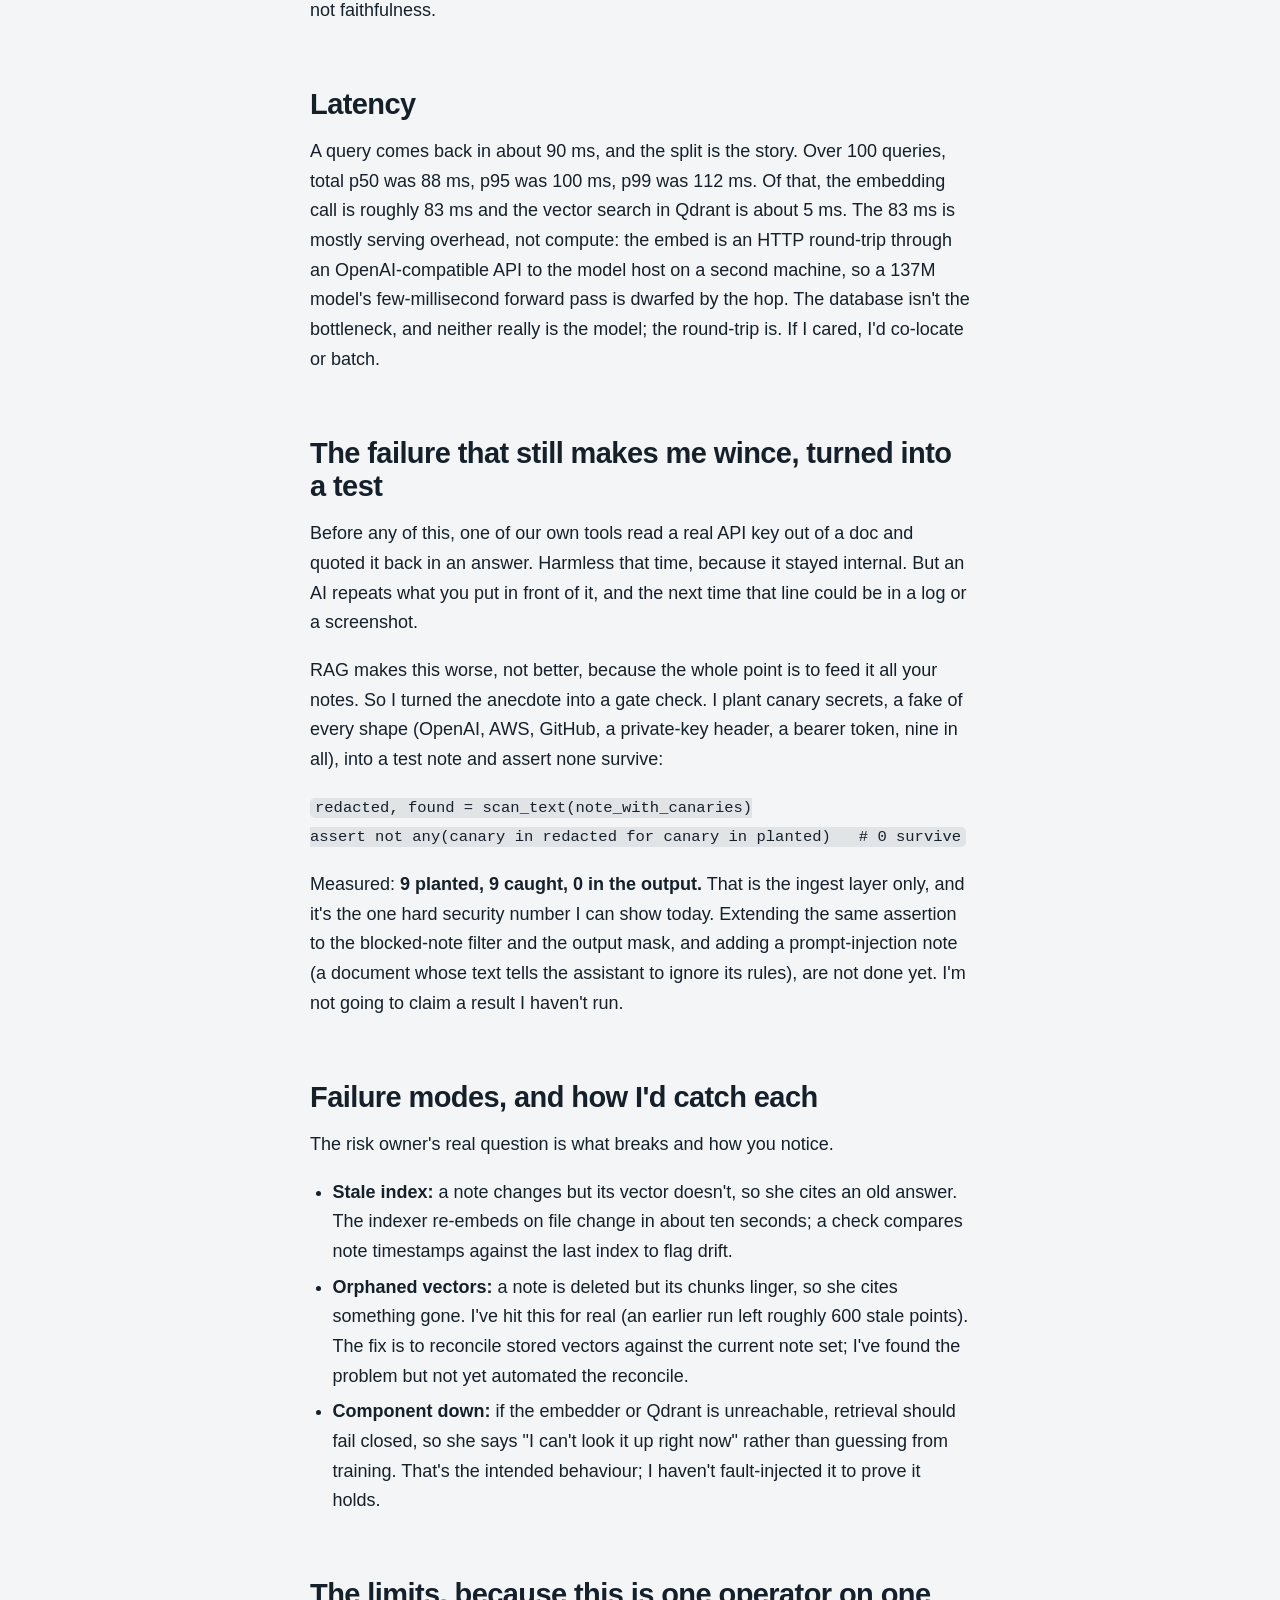
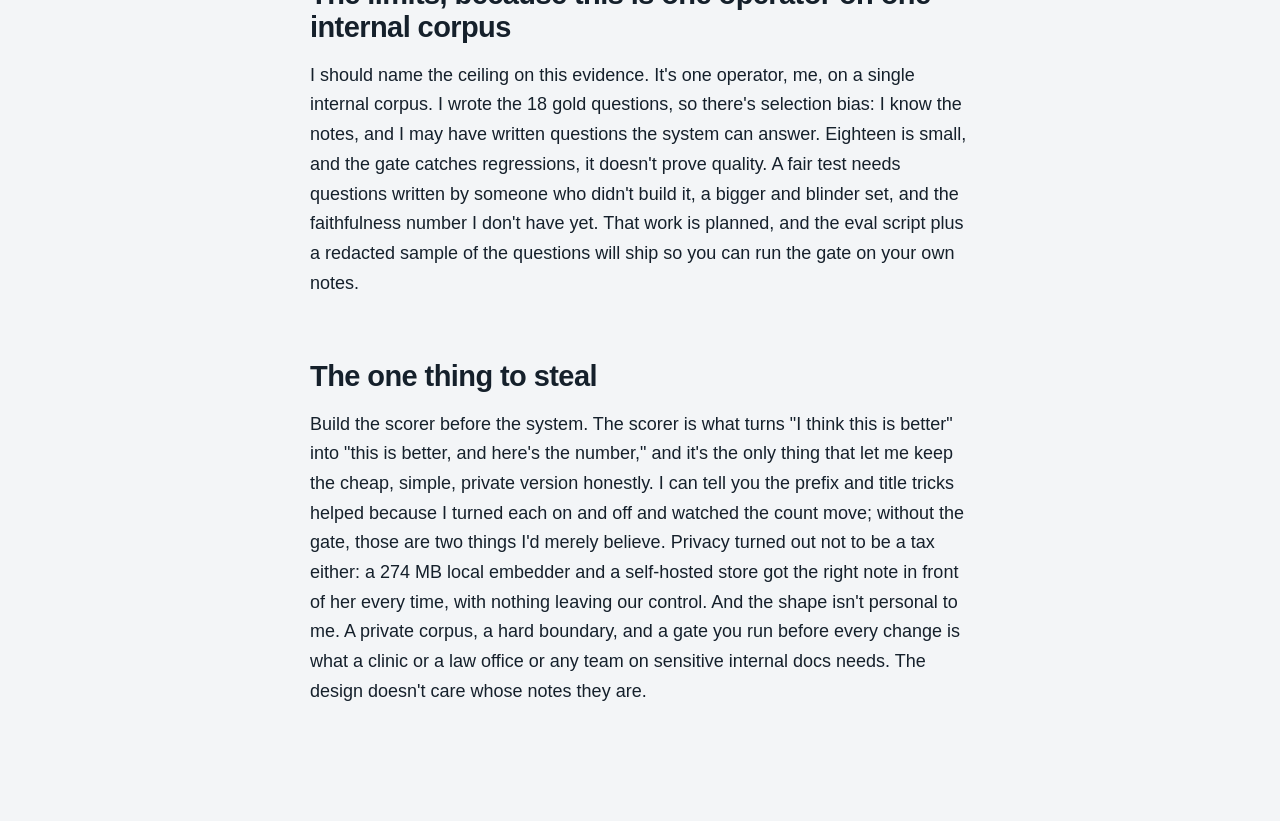
==== commit c76167d0: "local-rag: drop draft status now that it's published Co-Authored-By: Claude Opus 4.8 <noreply@anthro" ====
--- a/local-rag/index.html
+++ b/local-rag/index.html
@@ -64,7 +64,7 @@
 
 **A private assistant was a confident liar about our own systems, so I gave her an open-book exam that runs entirely on hardware we control. On an 18-question regression set, retrieval went from 16 of 18 right to 18 of 18. Getting her to actually use the note instead of inventing is the harder half, and I don't have that number yet, which I'm clear about below.**
 
-**By Nick Bradford** · November 2, 2026 · **Status: draft (not yet published)**
+**By Nick Bradford** · November 3, 2026
 
 This was a deployment problem, not a research problem. I had a real assistant, a real pile of internal notes, one hard constraint (it all stays on hardware we control), and one job: make her answer from the truth. Here is what I shipped, what I measured, what it cost, and where the evidence stops.
 
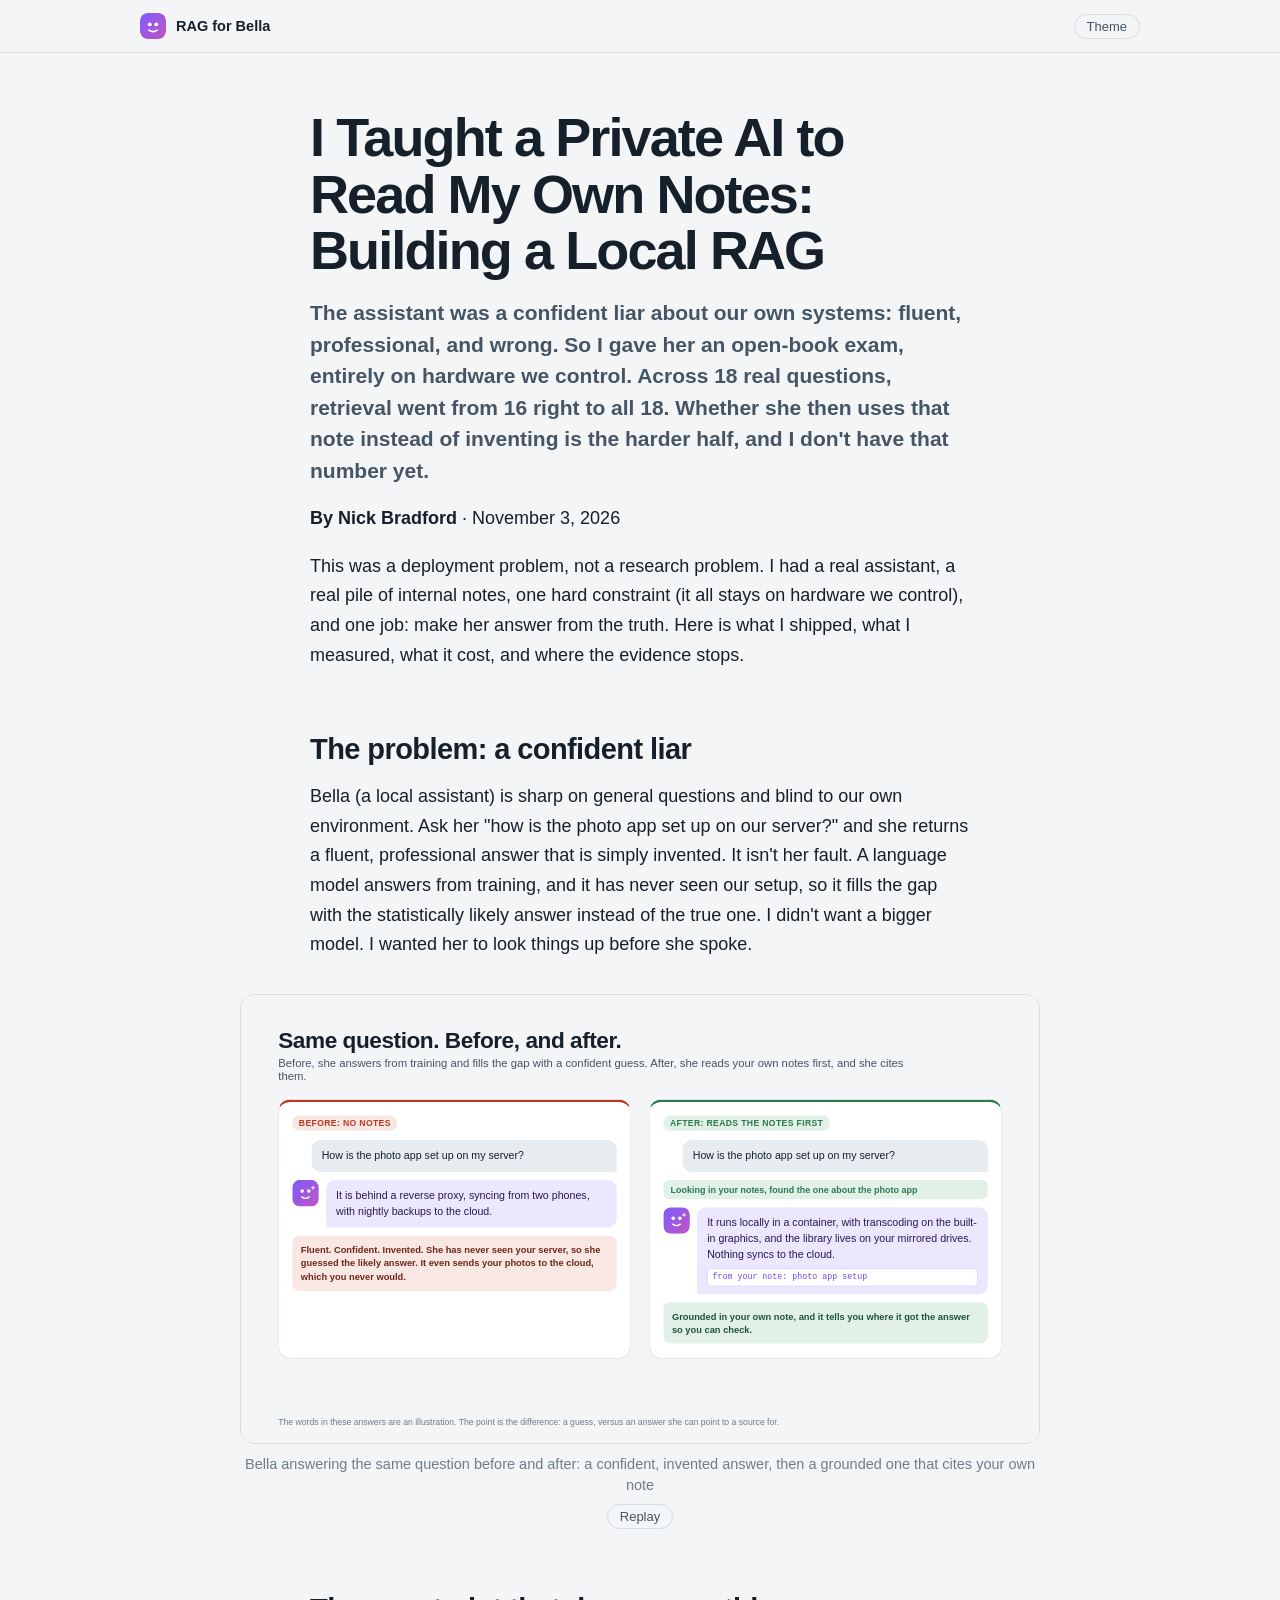
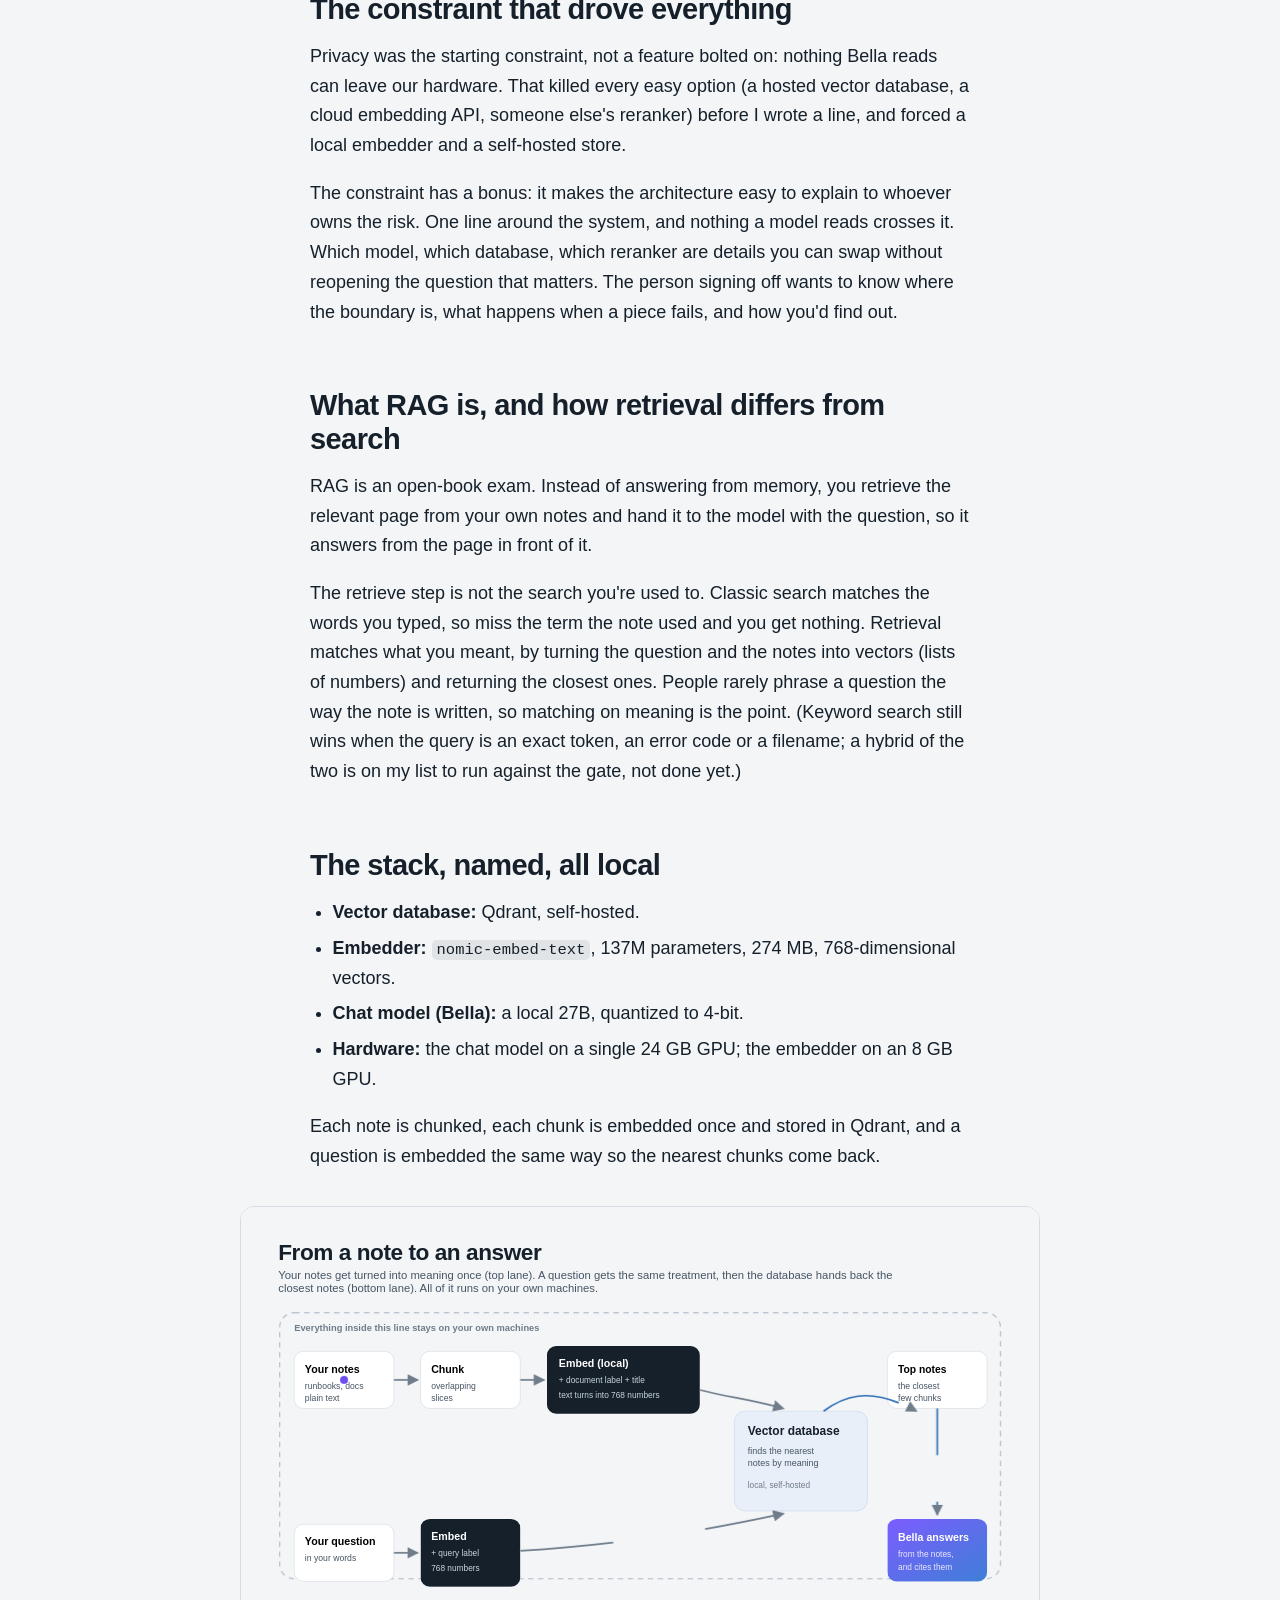
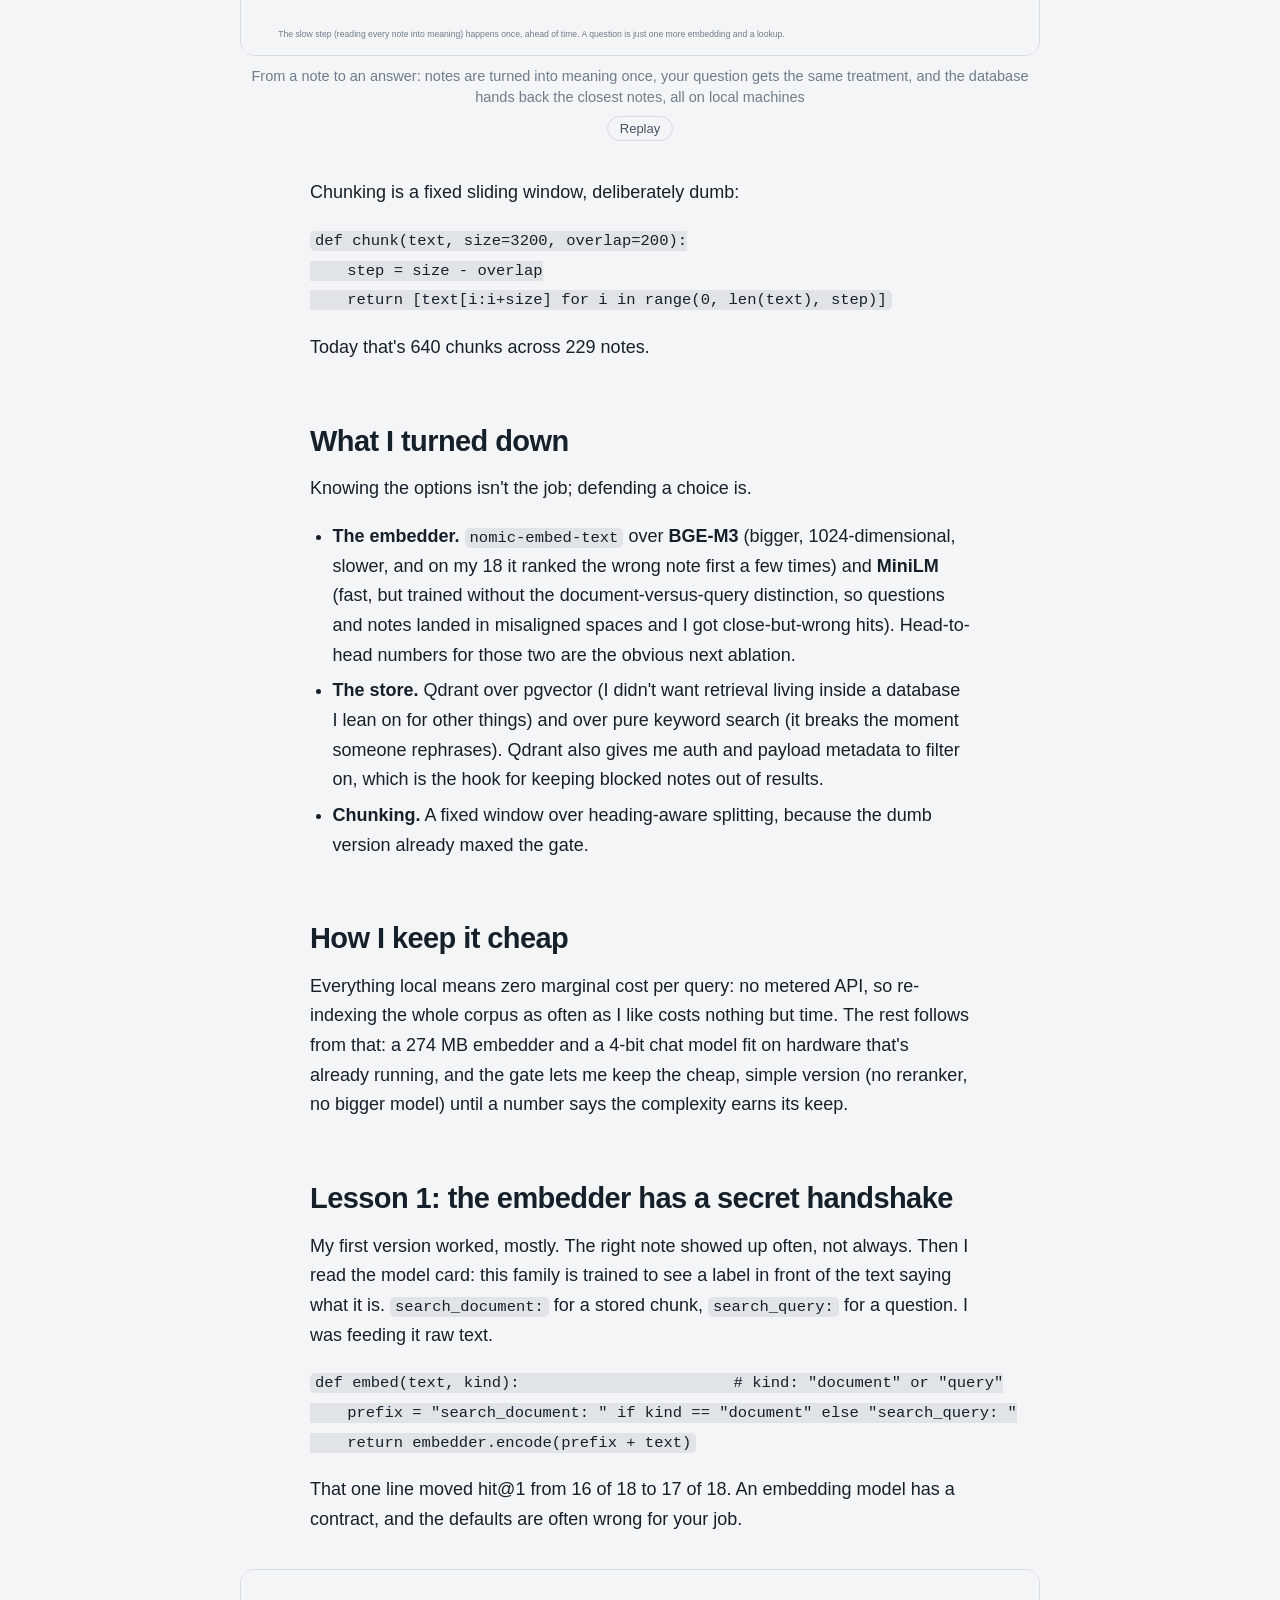
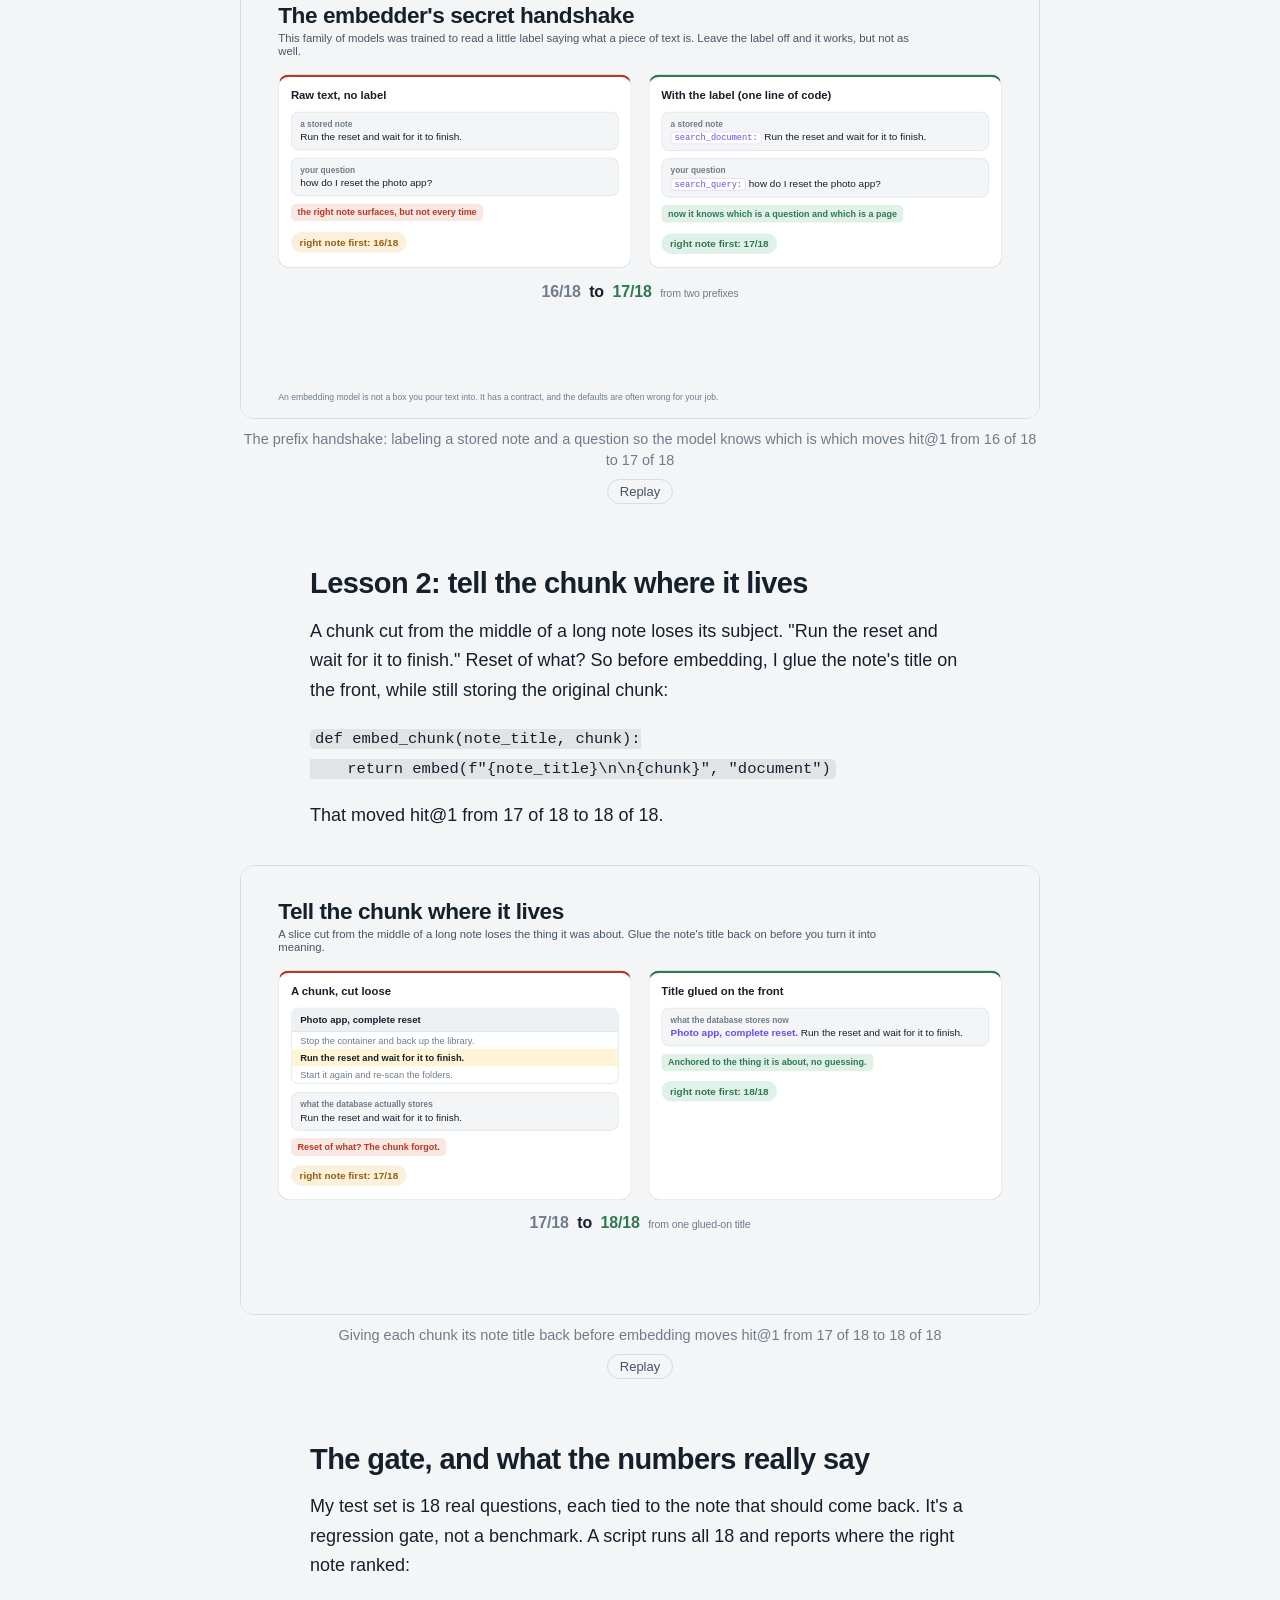
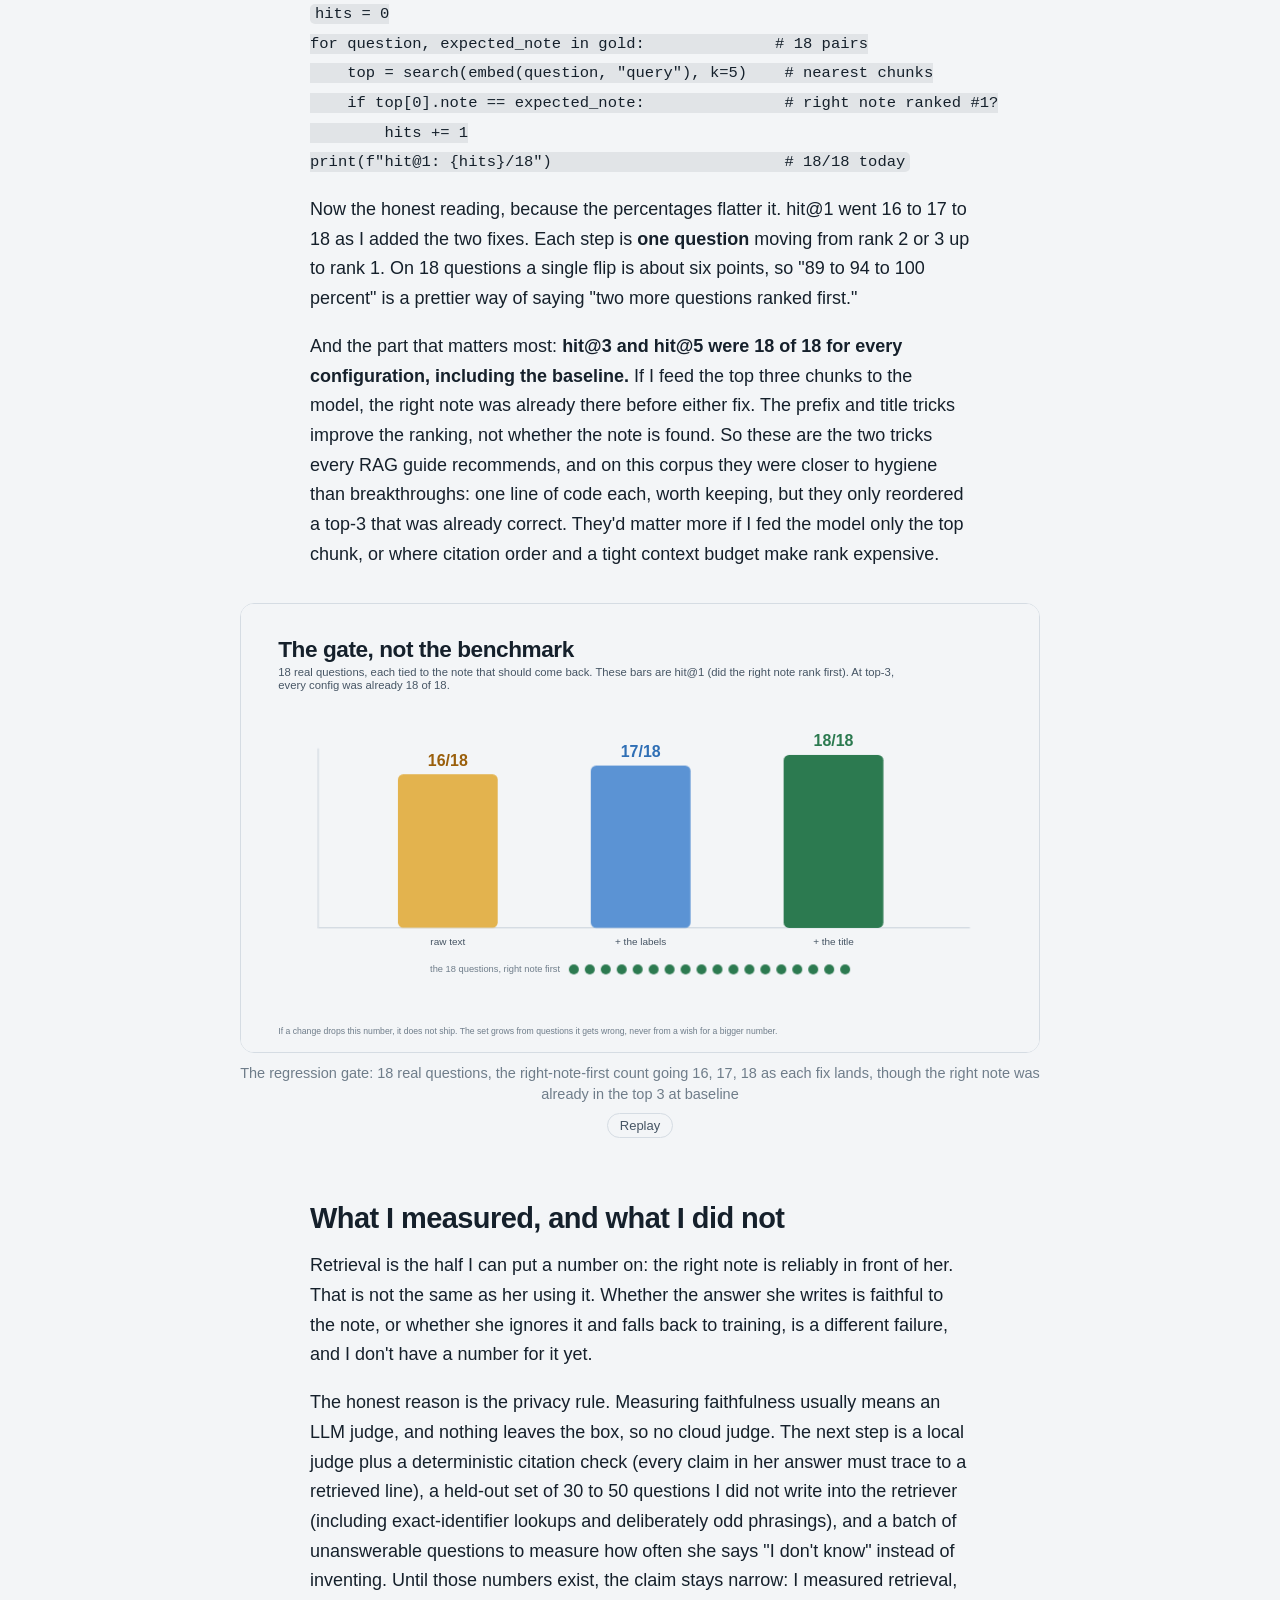
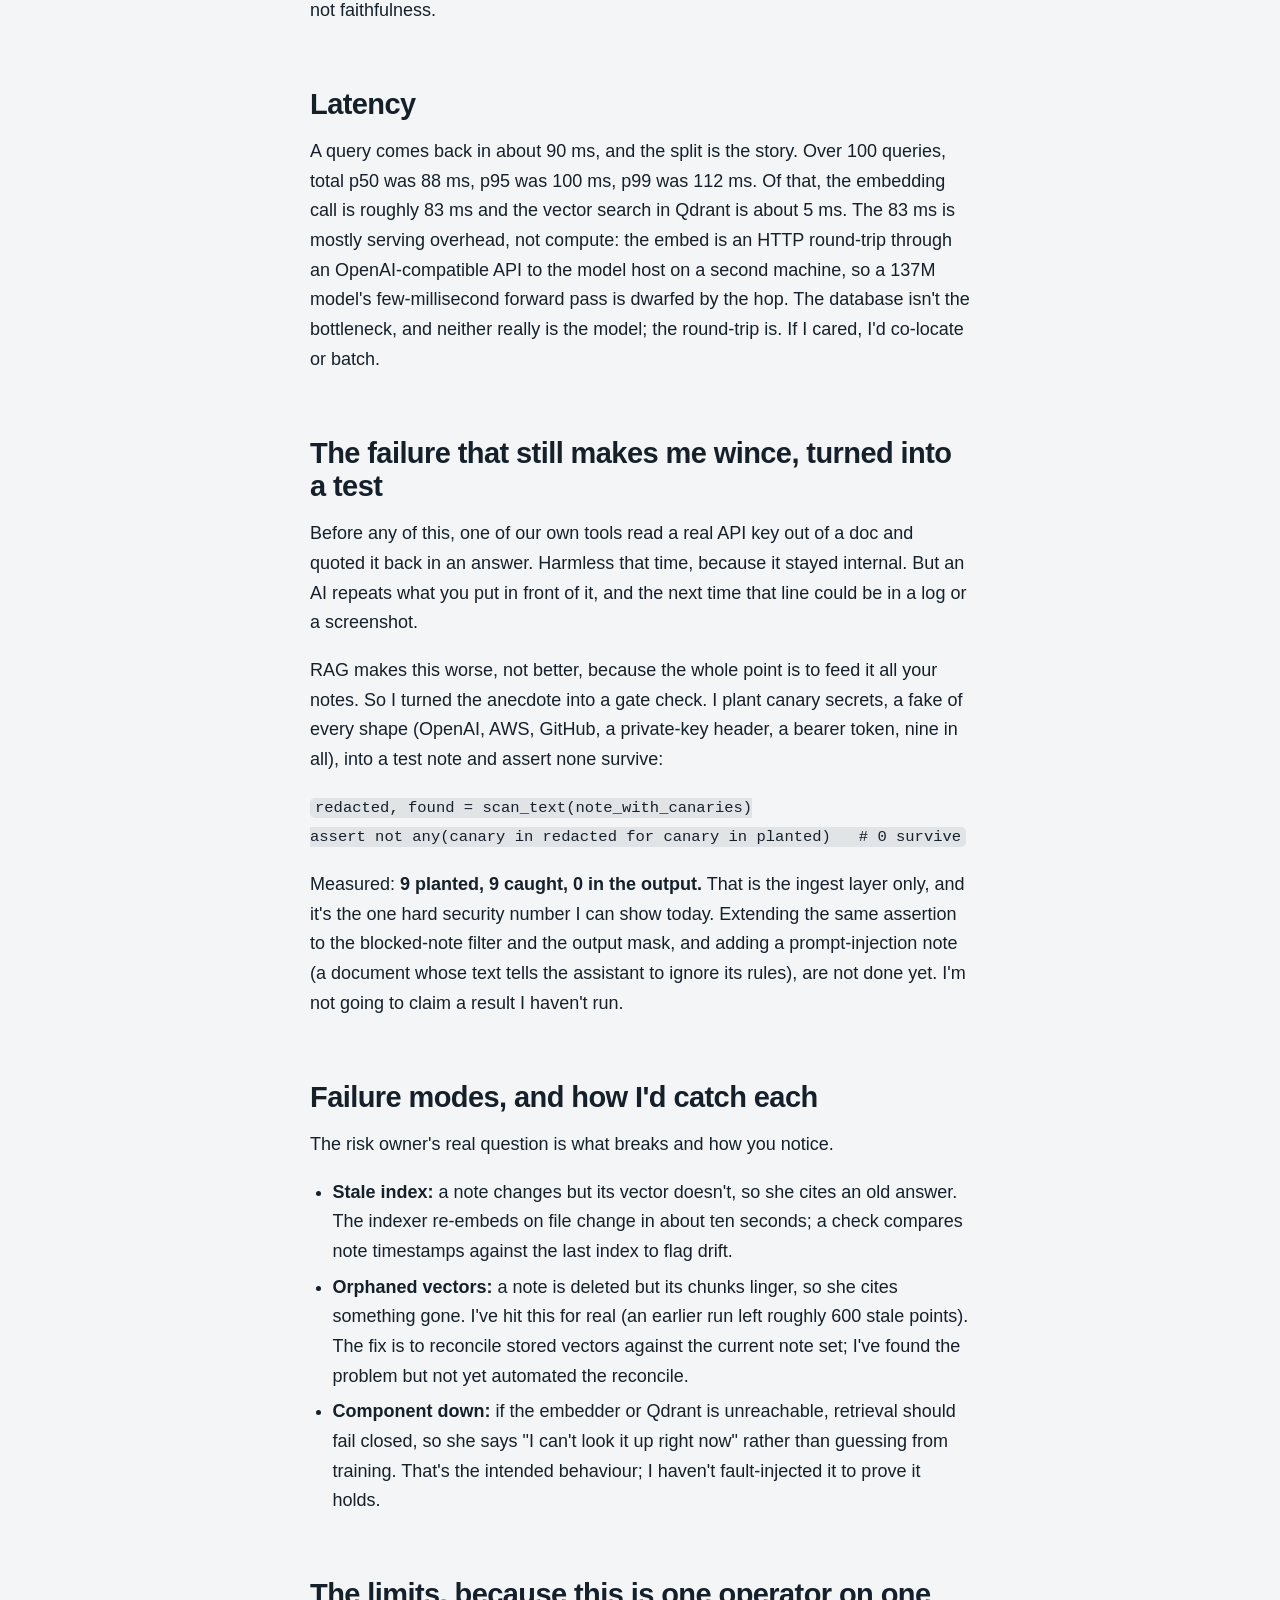
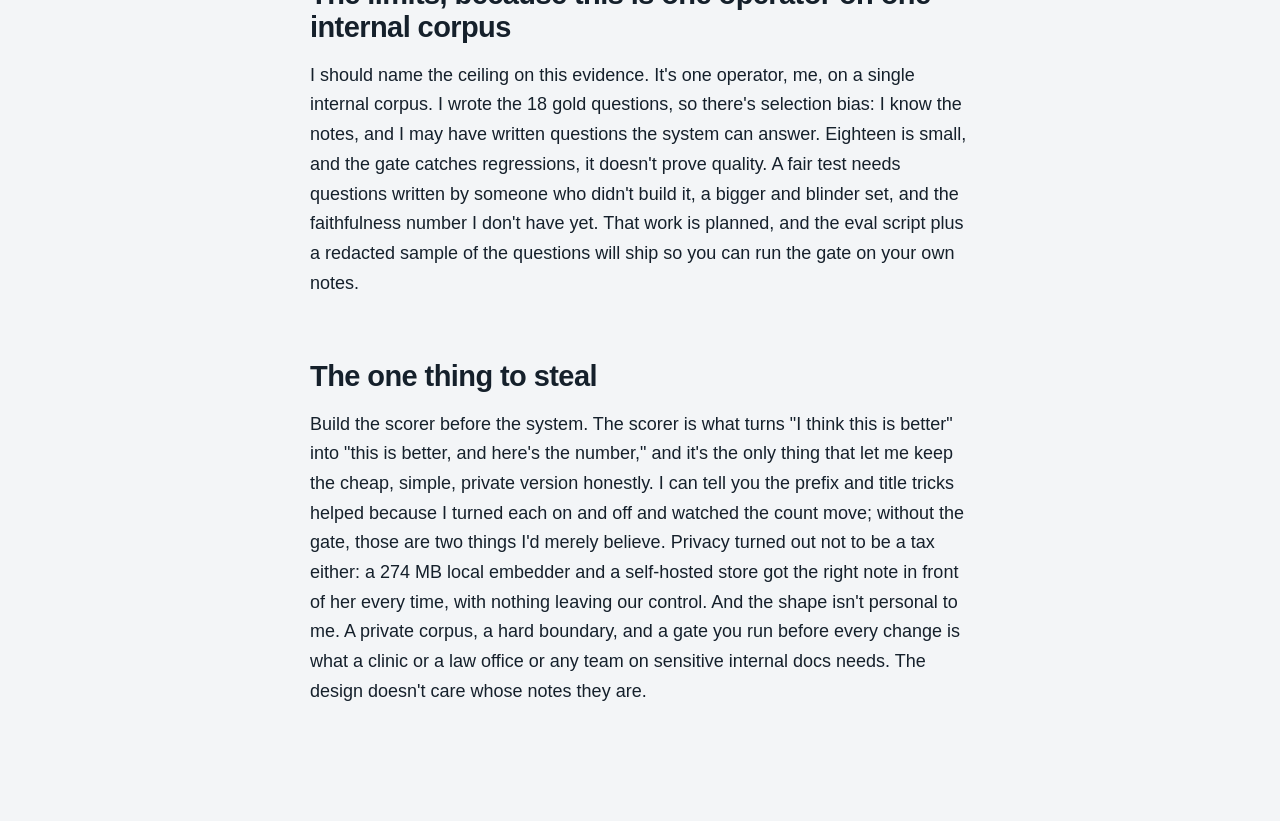
==== commit 523eaebe: "local-rag: smooth the dek (fix voice/cacophony) Co-Authored-By: Claude Opus 4.8 <noreply@anthropic.c" ====
--- a/local-rag/index.html
+++ b/local-rag/index.html
@@ -62,7 +62,7 @@
 <script id="inline" type="text/markdown">
 # I Taught a Private AI to Read My Own Notes: Building a Local RAG
 
-**A private assistant was a confident liar about our own systems, so I gave her an open-book exam that runs entirely on hardware we control. On an 18-question regression set, retrieval went from 16 of 18 right to 18 of 18. Getting her to actually use the note instead of inventing is the harder half, and I don't have that number yet, which I'm clear about below.**
+**The assistant was a confident liar about our own systems: fluent, professional, and wrong. So I gave her an open-book exam, entirely on hardware we control. Across 18 real questions, retrieval went from 16 right to all 18. Whether she then uses that note instead of inventing is the harder half, and I don't have that number yet.**
 
 **By Nick Bradford** · November 3, 2026
 
